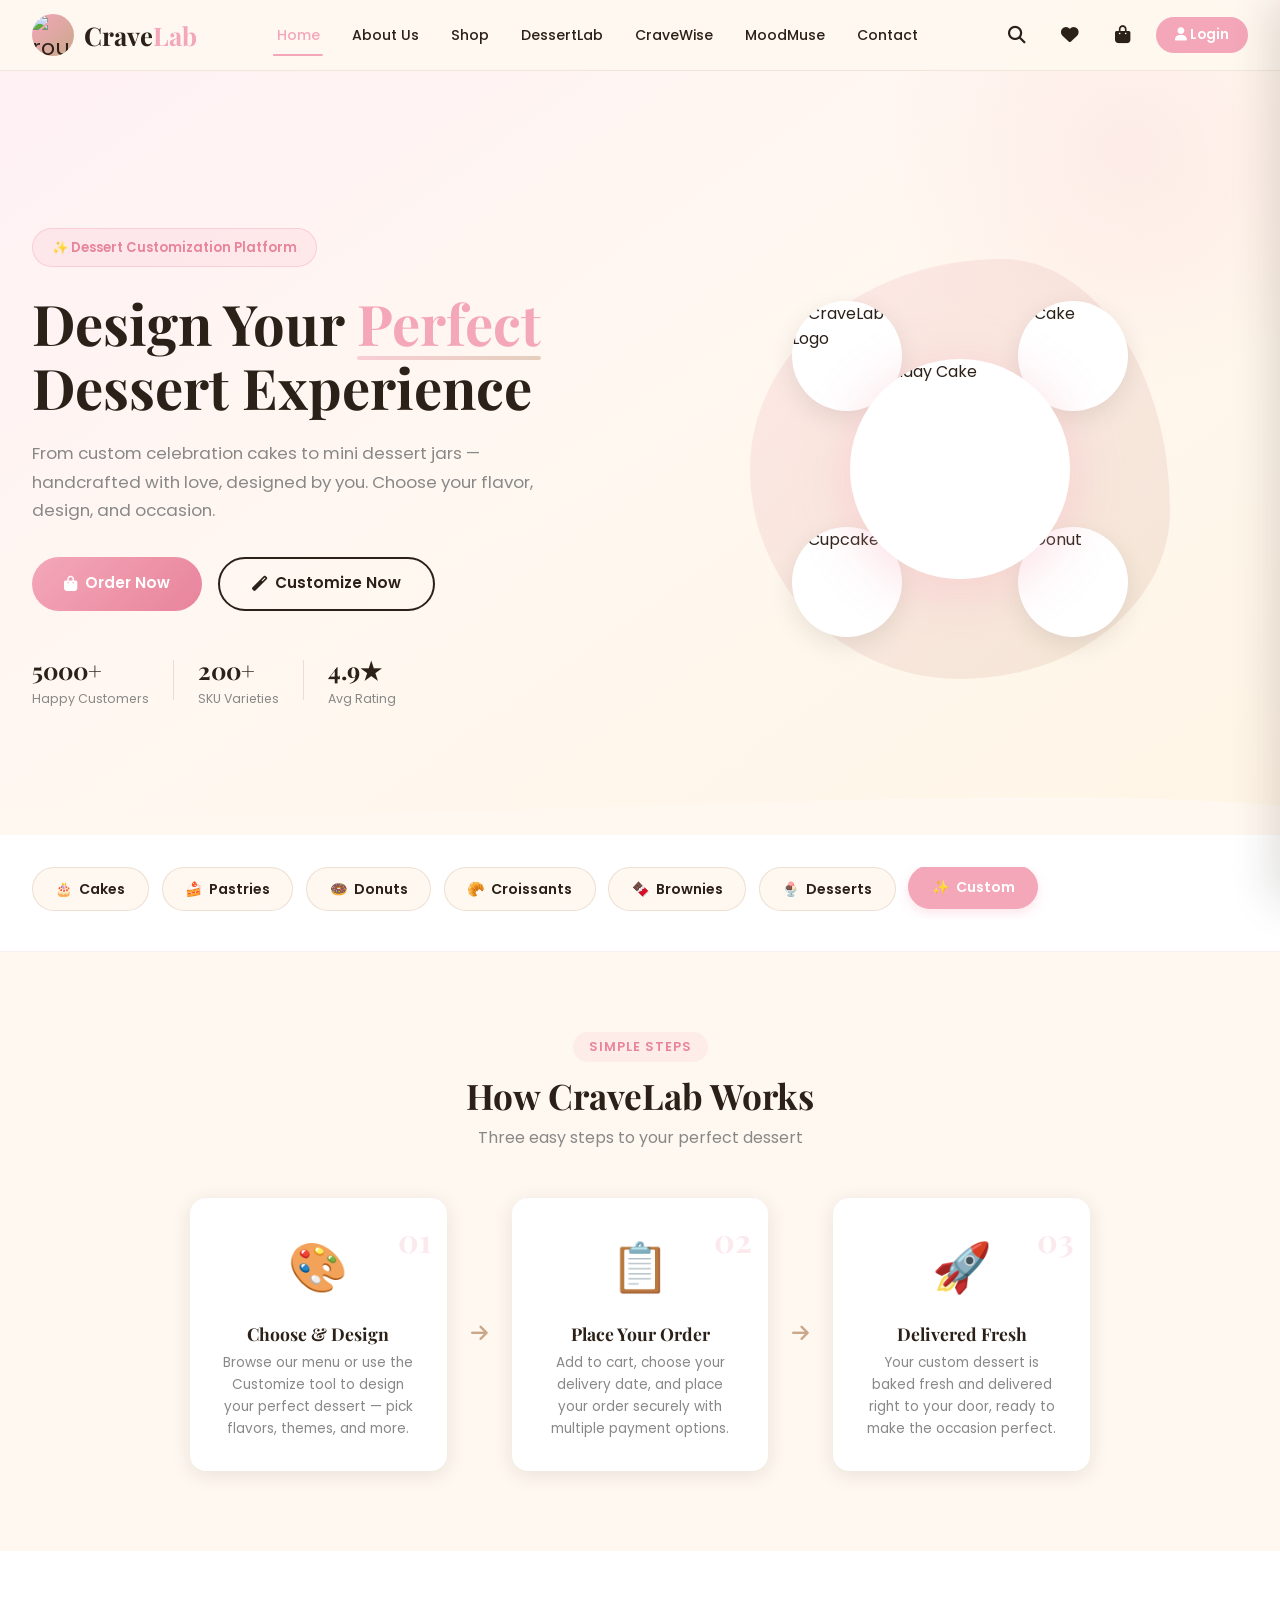
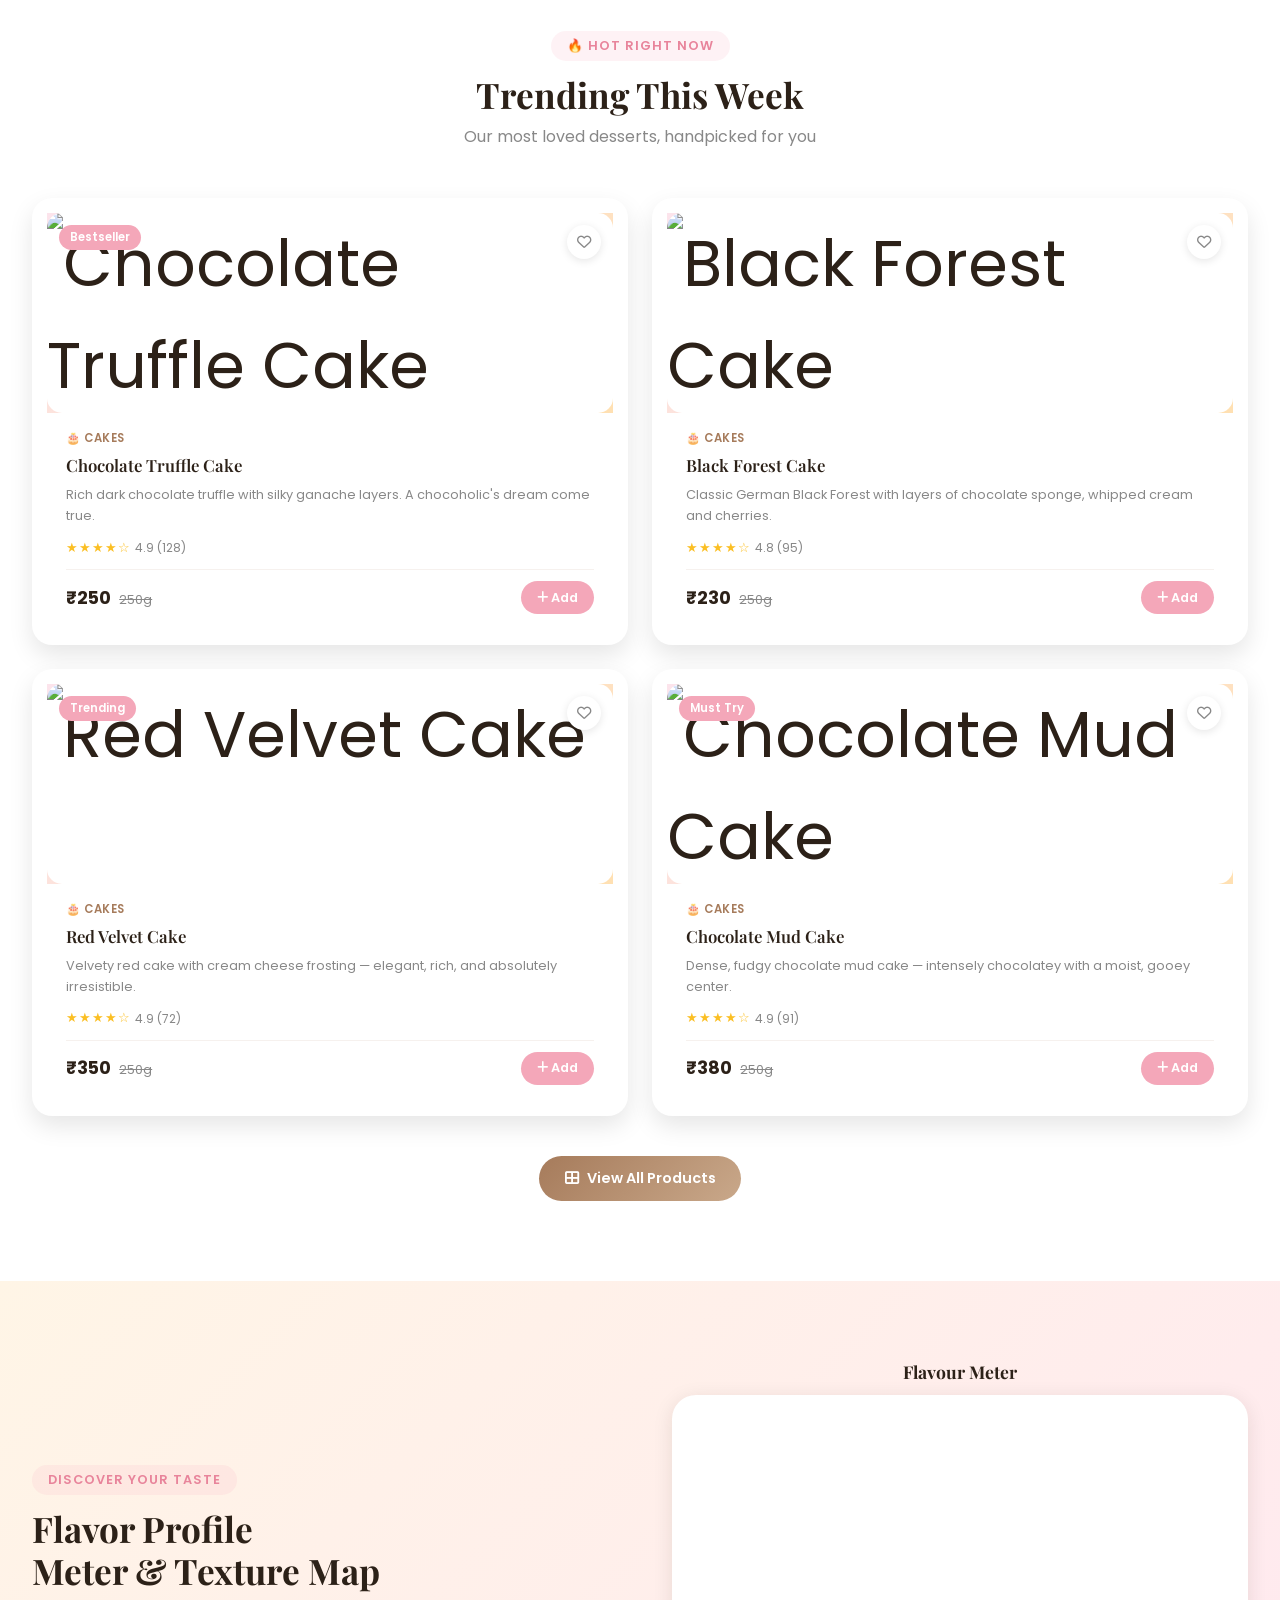
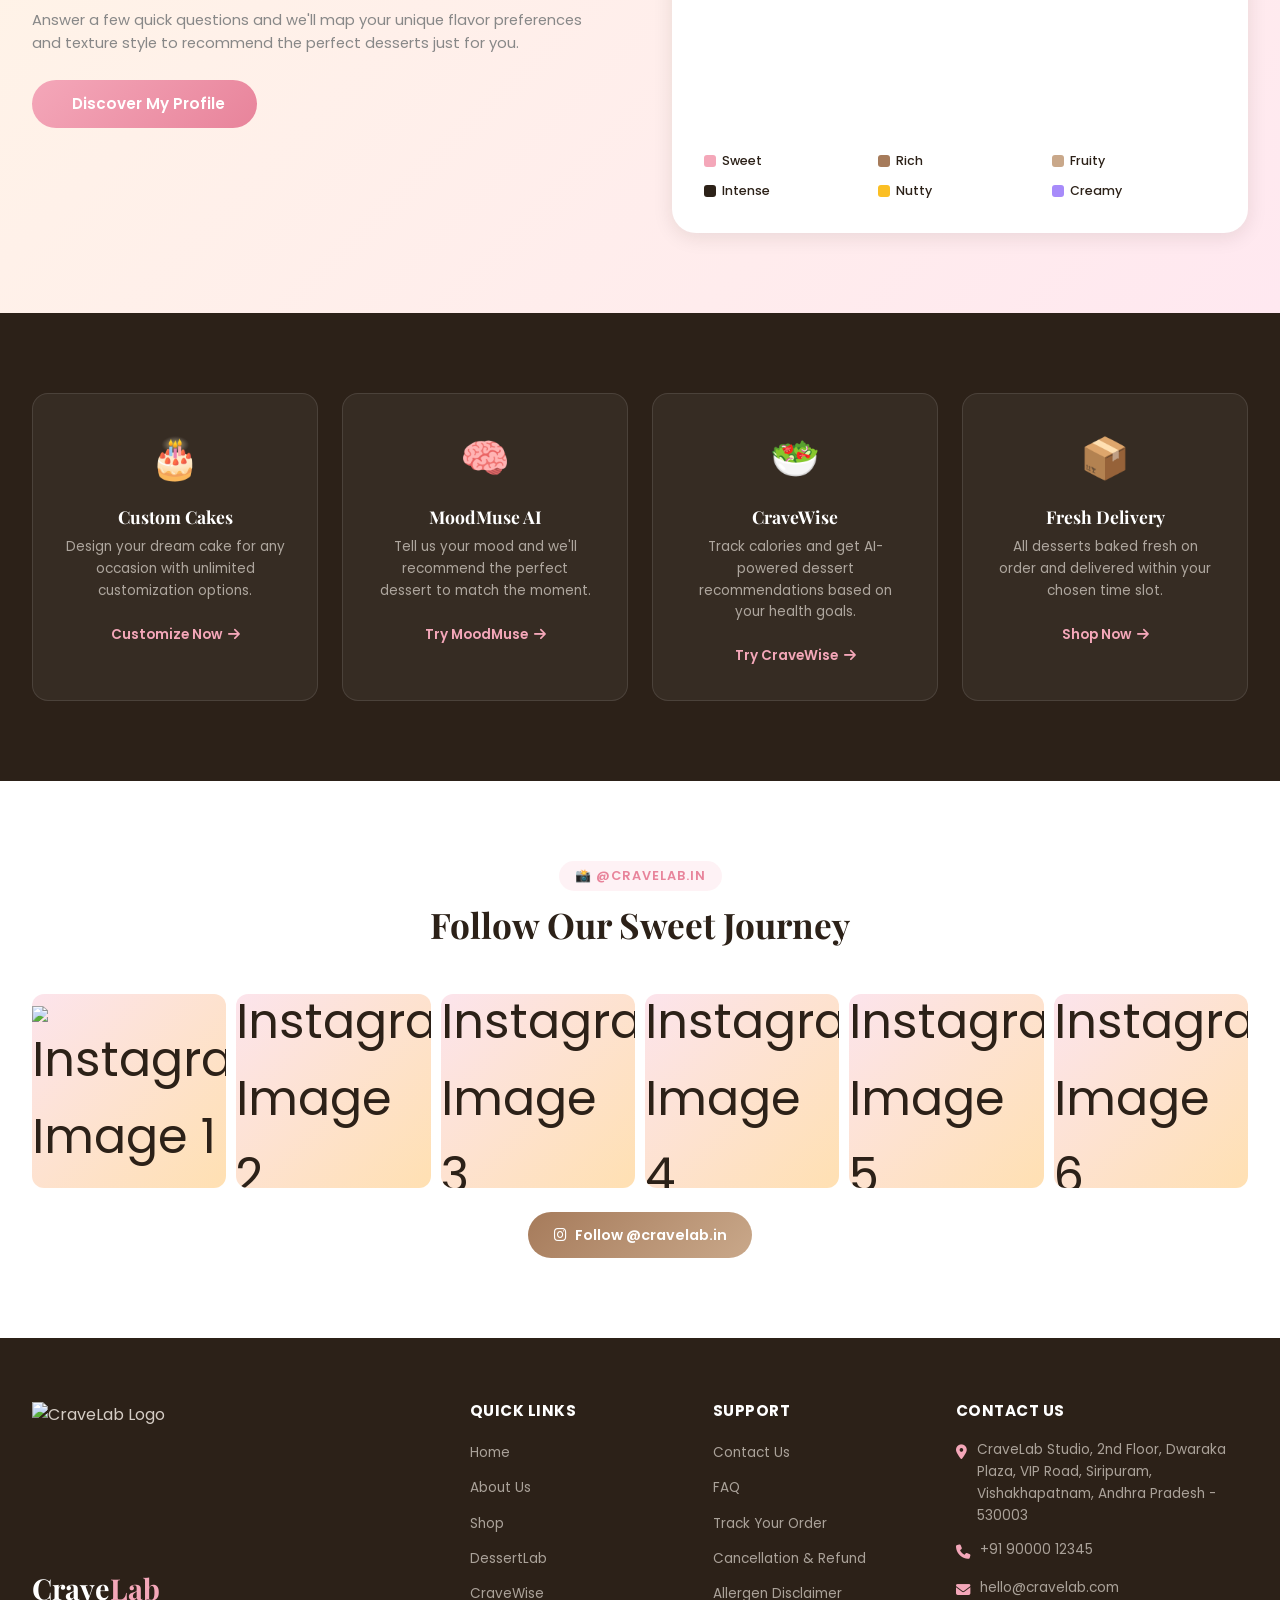
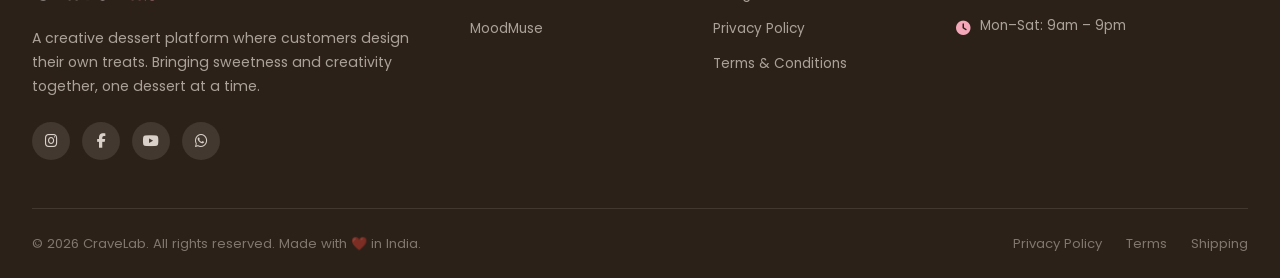
==== index.html @ f7669846 "Add files via upload" ====
<!DOCTYPE html>
<html lang="en">
<head>
  <meta charset="UTF-8" />
  <meta name="viewport" content="width=device-width, initial-scale=1.0"/>
  <title>CraveLab – Design Your Perfect Dessert</title>
  <meta name="description" content="CraveLab is a custom dessert personalization platform where you design your own desserts based on flavor, design, occasion & ingredients."/>
  <link rel="stylesheet" href="css/style.css"/>
  <link rel="stylesheet" href="css/home.css"/>
  <link rel="stylesheet" href="https://cdn.jsdelivr.net/npm/@fortawesome/fontawesome-free@6.4.0/css/all.min.css"/>
  <link href="https://fonts.googleapis.com/css2?family=Playfair+Display:ital,wght@0,400;0,600;0,700;1,400&family=Poppins:wght@300;400;500;600;700&display=swap" rel="stylesheet"/>
</head>
<body>

<!-- ===== NAVBAR ===== -->
<nav class="navbar" id="navbar">
  <div class="nav-container">
    <a href="index.html" class="nav-logo">
      <img src="round logo.png" alt="round logo" class="logo-icon">
      <span class="logo-text">Crave<span>Lab</span></span>
    </a>
    <div class="nav-links" id="navLinks">
      <a href="index.html" class="active">Home</a>
      <a href="about.html">About Us</a>
      <a href="shop.html">Shop</a>
      <a href="bake.html">DessertLab</a>
      <a href="cravewise.html">CraveWise</a>
      <a href="moodmuse.html">MoodMuse</a>
      <a href="contact.html">Contact</a>
    </div>
    <div class="nav-actions">
      <button class="btn-icon" onclick="openSearch()" title="Search"><i class="fas fa-search"></i></button>
      <button class="btn-icon" onclick="openWishlist()" title="Wishlist"><i class="fas fa-heart"></i></button>
      <button class="btn-icon" onclick="toggleCart()" title="Cart">
        <i class="fas fa-shopping-bag"></i>
        <span class="cart-badge" id="cartBadge">0</span>
      </button>
      <button class="btn-login" onclick="openLoginModal()"><i class="fas fa-user"></i> Login</button>
      <div class="hamburger" id="hamburger" onclick="toggleNav()">
        <span></span><span></span><span></span>
      </div>
    </div>
  </div>
</nav>

<!-- ===== HERO SECTION ===== -->
<section class="hero-section page-wrapper">
  <div class="hero-container">
    <div class="hero-content">
      <div class="hero-badge animate-fadeInUp">
        <span>✨ Dessert Customization Platform</span>
      </div>
      <h1 class="hero-title animate-fadeInUp" style="animation-delay:0.1s">
        Design Your <span class="highlight">Perfect</span><br/>Dessert Experience
      </h1>
      <p class="hero-subtitle animate-fadeInUp" style="animation-delay:0.2s">
        From custom celebration cakes to mini dessert jars — handcrafted with love, designed by you. Choose your flavor, design, and occasion.
      </p>
      <div class="hero-actions animate-fadeInUp" style="animation-delay:0.3s">
        <a href="shop.html" class="btn-primary"><i class="fas fa-shopping-bag"></i> Order Now</a>
        <a href="bake.html" class="btn-secondary"><i class="fas fa-magic"></i> Customize Now</a>
      </div>
      <div class="hero-stats animate-fadeInUp" style="animation-delay:0.4s">
        <div class="stat"><span class="stat-num">5000+</span><span>Happy Customers</span></div>
        <div class="stat-divider"></div>
        <div class="stat"><span class="stat-num">200+</span><span>SKU Varieties</span></div>
        <div class="stat-divider"></div>
        <div class="stat"><span class="stat-num">4.9★</span><span>Avg Rating</span></div>
      </div>
    </div>
    <div class="hero-visual animate-fadeInUp" style="animation-delay:0.3s">
      <div class="hero-image-blob">
        <div class="blob-ring"></div>
        <div class="hero-dessert-showcase">
          <div class="dessert-card-float" style="--delay:0s"><img src="cake.png" alt="CraveLab Logo"/></div>
          <div class="dessert-card-float" style="--delay:0.5s"><img src="cake-slice.png" alt="Cake"/></div>
          <div class="dessert-card-float" style="--delay:1s"><img src="cupcake.png" alt="Cupcake"/></div>
          <div class="dessert-card-float" style="--delay:1.5s"><img src="donut.png" alt="Donut"/></div>
          <div class="dessert-big"><img src="big-cake.png" alt="Birthday Cake"/></div>
        </div>
      </div>
    </div>
  </div>
  <div class="hero-wave">
    <svg viewBox="0 0 1440 80" preserveAspectRatio="none"><path d="M0,40 C360,80 1080,0 1440,40 L1440,80 L0,80 Z" fill="#fff8f0"/></svg>
  </div>
</section>

<!-- ===== CATEGORY QUICK LINKS ===== -->
<section class="categories-bar">
  <div class="container">
    <div class="cat-scroll">
      <a href="shop.html#cakes" class="cat-pill"><span>🎂</span> Cakes</a>
      <a href="shop.html#pastries" class="cat-pill"><span>🍰</span> Pastries</a>
      <a href="shop.html#donuts" class="cat-pill"><span>🍩</span> Donuts</a>
      <a href="shop.html#croissants" class="cat-pill"><span>🥐</span> Croissants</a>
      <a href="shop.html#brownies" class="cat-pill"><span>🍫</span> Brownies</a>
      <a href="shop.html#desserts" class="cat-pill"><span>🍨</span> Desserts</a>
      <a href="bake.html" class="cat-pill featured"><span>✨</span> Custom</a>
    </div>
  </div>
</section>

<!-- ===== HOW IT WORKS ===== -->
<section class="how-it-works">
  <div class="container">
    <div class="section-header">
      <span class="section-tag">Simple Steps</span>
      <h2 class="section-title">How CraveLab Works</h2>
      <p class="section-subtitle">Three easy steps to your perfect dessert</p>
    </div>
    <div class="steps-grid">
      <div class="step-card">
        <div class="step-icon">🎨</div>
        <div class="step-num">01</div>
        <h3>Choose & Design</h3>
        <p>Browse our menu or use the Customize tool to design your perfect dessert — pick flavors, themes, and more.</p>
      </div>
      <div class="step-connector"><i class="fas fa-arrow-right"></i></div>
      <div class="step-card">
        <div class="step-icon">📋</div>
        <div class="step-num">02</div>
        <h3>Place Your Order</h3>
        <p>Add to cart, choose your delivery date, and place your order securely with multiple payment options.</p>
      </div>
      <div class="step-connector"><i class="fas fa-arrow-right"></i></div>
      <div class="step-card">
        <div class="step-icon">🚀</div>
        <div class="step-num">03</div>
        <h3>Delivered Fresh</h3>
        <p>Your custom dessert is baked fresh and delivered right to your door, ready to make the occasion perfect.</p>
      </div>
    </div>
  </div>
</section>

<!-- ===== TRENDING PRODUCTS ===== -->
<section class="trending-section">
  <div class="container">
    <div class="section-header">
      <span class="section-tag">🔥 Hot Right Now</span>
      <h2 class="section-title">Trending This Week</h2>
      <p class="section-subtitle">Our most loved desserts, handpicked for you</p>
    </div>
    <div class="products-grid" id="trendingGrid">
      <!-- Populated by JS -->
    </div>
    <div style="text-align:center; margin-top:2.5rem;">
      <a href="shop.html" class="btn-mocha"><i class="fas fa-th-large"></i> View All Products</a>
    </div>
  </div>
</section>

<!-- ===== FLAVOR PROFILE METER ===== -->
<section class="flavor-profile-section">
  <div class="container">
    <div class="flavor-profile-grid">
      <div class="flavor-left">
        <span class="section-tag">Discover Your Taste</span>
        <h2 class="section-title">Flavor Profile<br/>Meter & Texture Map</h2>
        <p style="color:var(--gray); margin:1rem 0 1.5rem; font-size:0.92rem;">
          Answer a few quick questions and we'll map your unique flavor preferences and texture style to recommend the perfect desserts just for you.
        </p>
        <button class="btn-primary" onclick="openFlavorProfile()"><i class="fas fa-chart-radar"></i> Discover My Profile</button>
      </div>
      <div class="flavor-right">
        <div class="flavor-meter-header" style="text-align:center;margin-bottom:0.8rem;">
          <h3 style="margin:0;font-size:1.1rem;color:#2C2118;">Flavour Meter</h3>
        </div>
        <div class="flavor-meter-preview">
          <canvas id="flavorPreviewChart" width="300" height="300"></canvas>
          <div class="flavor-legend">
            <div class="legend-item"><span style="background:#F4A7B9"></span> Sweet</div>
            <div class="legend-item"><span style="background:#A67B5B"></span> Rich</div>
            <div class="legend-item"><span style="background:#C9A88A"></span> Fruity</div>
            <div class="legend-item"><span style="background:#2C2118"></span> Intense</div>
            <div class="legend-item"><span style="background:#fbbf24"></span> Nutty</div>
            <div class="legend-item"><span style="background:#a78bfa"></span> Creamy</div>
          </div>
        </div>
      </div>
    </div>
  </div>
</section>

<!-- ===== SPECIAL FEATURES ===== -->
<section class="features-section">
  <div class="container">
    <div class="features-grid">
      <div class="feature-card">
        <div class="feature-icon">🎂</div>
        <h3>Custom Cakes</h3>
        <p>Design your dream cake for any occasion with unlimited customization options.</p>
        <a href="bake.html" class="feature-link">Customize Now <i class="fas fa-arrow-right"></i></a>
      </div>
      <div class="feature-card">
        <div class="feature-icon">🧠</div>
        <h3>MoodMuse AI</h3>
        <p>Tell us your mood and we'll recommend the perfect dessert to match the moment.</p>
        <a href="moodmuse.html" class="feature-link">Try MoodMuse <i class="fas fa-arrow-right"></i></a>
      </div>
      <div class="feature-card">
        <div class="feature-icon">🥗</div>
        <h3>CraveWise</h3>
        <p>Track calories and get AI-powered dessert recommendations based on your health goals.</p>
        <a href="cravewise.html" class="feature-link">Try CraveWise <i class="fas fa-arrow-right"></i></a>
      </div>
      <div class="feature-card">
        <div class="feature-icon">📦</div>
        <h3>Fresh Delivery</h3>
        <p>All desserts baked fresh on order and delivered within your chosen time slot.</p>
        <a href="shop.html" class="feature-link">Shop Now <i class="fas fa-arrow-right"></i></a>
      </div>
    </div>
  </div>
</section>



<!-- ===== INSTAGRAM STRIP ===== -->
<section class="instagram-section">
  <div class="container">
    <div class="section-header">
      <span class="section-tag">📸 @cravelab.in</span>
      <h2 class="section-title">Follow Our Sweet Journey</h2>
    </div>
    <div class="insta-grid">
      <div class="insta-item"><img src="last-1.png" alt="Instagram Image 1"></div>
      <div class="insta-item"><img src="last-2.png" alt="Instagram Image 2"></div>
      <div class="insta-item"><img src="last-3.png" alt="Instagram Image 3"></div>
      <div class="insta-item"><img src="last-4.png" alt="Instagram Image 4"></div>
      <div class="insta-item"><img src="last-5.png" alt="Instagram Image 5"></div>
      <div class="insta-item"><img src="last-6.png" alt="Instagram Image 6"></div>
    </div>
    <div style="text-align:center; margin-top:1.5rem;">
      <a href="https://instagram.com" target="_blank" class="btn-mocha"><i class="fab fa-instagram"></i> Follow @cravelab.in</a>
    </div>
  </div>
</section>

<!-- ===== FOOTER ===== -->
<footer class="footer">
  <div class="footer-grid">
    <div class="footer-brand">
      <img src="square logo.png" alt="CraveLab Logo" class="footer-logo" />
      <span class="logo-text">Crave<span>Lab</span></span>
      <p>A creative dessert platform where customers design their own treats. Bringing sweetness and creativity together, one dessert at a time.</p>
      <div class="social-links">
        <a href="#" class="social-link"><i class="fab fa-instagram"></i></a>
        <a href="#" class="social-link"><i class="fab fa-facebook-f"></i></a>
        <a href="#" class="social-link"><i class="fab fa-youtube"></i></a>
        <a href="#" class="social-link"><i class="fab fa-whatsapp"></i></a>
      </div>
    </div>
    <div class="footer-col">
      <h4>Quick Links</h4>
      <ul>
        <li><a href="index.html">Home</a></li>
        <li><a href="about.html">About Us</a></li>
        <li><a href="shop.html">Shop</a></li>
        <li><a href="bake.html">DessertLab</a></li>
        <li><a href="cravewise.html">CraveWise</a></li>
        <li><a href="moodmuse.html">MoodMuse</a></li>
      </ul>
    </div>
    <div class="footer-col">
      <h4>Support</h4>
      <ul>
        <li><a href="contact.html">Contact Us</a></li>
        <li><a href="contact.html#faq">FAQ</a></li>
        <li><a href="#" onclick="routeOrderTracking(); return false;">Track Your Order</a></li>
        <li><a href="Cancellation%20%26%20Refund.pdf">Cancellation & Refund</a></li>
        <li><a href="Allergen%20Disclaimer.pdf">Allergen Disclaimer</a></li>
        <li><a href="Privacy%20Policy.pdf">Privacy Policy</a></li>
        <li><a href="Terms%20%26%20Conditions.pdf">Terms & Conditions</a></li>
      </ul>
    </div>
    <div class="footer-col">
      <h4>Contact Us</h4>
      <div class="footer-contact-item"><span class="icon"><i class="fas fa-map-marker-alt"></i></span><span>CraveLab Studio, 2nd Floor, Dwaraka Plaza, VIP Road, Siripuram, Vishakhapatnam, Andhra Pradesh - 530003</span></div>
      <div class="footer-contact-item"><span class="icon"><i class="fas fa-phone"></i></span><span>+91 90000 12345</span></div>
      <div class="footer-contact-item"><span class="icon"><i class="fas fa-envelope"></i></span><span>hello@cravelab.com</span></div>
      <div class="footer-contact-item"><span class="icon"><i class="fas fa-clock"></i></span><span>Mon–Sat: 9am – 9pm</span></div>
    </div>
  </div>
  <div class="footer-bottom">
    <p>© 2026 CraveLab. All rights reserved. Made with ❤️ in India.</p>
    <div class="footer-bottom-links">
      <a href="Privacy%20Policy.pdf">Privacy Policy</a>
      <a href="Terms%20%26%20Conditions.pdf">Terms</a>
      <a href="#">Shipping</a>
    </div>
  </div>
</footer>

<!-- ===== LOGIN MODAL ===== -->
<div class="modal-overlay" id="loginModal">
  <div class="modal-box">
    <button class="modal-close" onclick="closeLoginModal()"><i class="fas fa-times"></i></button>
    <div class="modal-logo">
      <div class="icon"><img src = 'round logo.png' alt="CraveLab Logo"/></div>
      <h2>Welcome to CraveLab</h2>
      <p>Sign in to track orders & save your favorites</p>
    </div>
    <div class="modal-tabs">
      <button class="modal-tab active" onclick="switchTab('login')">Login</button>
      <button class="modal-tab" onclick="switchTab('register')">Register</button>
    </div>
    <div id="loginForm">
      <div class="form-group">
        <label>Email Address</label>
        <input type="email" id="loginEmail" placeholder="you@example.com"/>
      </div>
      <div class="form-group">
        <label>Password</label>
        <input type="password" id="loginPassword" placeholder="Enter password"/>
      </div>
      <button class="btn-primary" style="width:100%;justify-content:center;margin-bottom:1rem;" onclick="doLogin()">
        <i class="fas fa-sign-in-alt"></i> Login
      </button>
      <div class="divider">or</div>
      <button class="btn-guest" onclick="continueAsGuest()">
        <i class="fas fa-user-circle"></i> Continue as Guest
      </button>
    </div>
    <div id="registerForm" style="display:none;">
      <div class="form-group">
        <label>Full Name</label>
        <input type="text" id="regName" placeholder="Your full name"/>
      </div>
      <div class="form-group">
        <label>Email Address</label>
        <input type="email" id="regEmail" placeholder="you@example.com"/>
      </div>
      <div class="form-group">
        <label>Phone Number</label>
        <input type="tel" id="regPhone" placeholder="+91 XXXXX XXXXX"/>
      </div>
      <div class="form-group">
        <label>Password</label>
        <input type="password" id="regPassword" placeholder="Create a password"/>
      </div>
      <button class="btn-primary" style="width:100%;justify-content:center;margin-bottom:1rem;" onclick="doRegister()">
        <i class="fas fa-user-plus"></i> Create Account
      </button>
      <div class="divider">or</div>
      <button class="btn-guest" onclick="continueAsGuest()">
        <i class="fas fa-user-circle"></i> Continue as Guest
      </button>
    </div>
  </div>
</div>

<!-- ===== CART SIDEBAR ===== -->
<div class="cart-overlay" id="cartOverlay" onclick="toggleCart()"></div>
<div class="cart-sidebar" id="cartSidebar">
  <div class="cart-header">
    <h3><i class="fas fa-shopping-bag"></i> Your Cart</h3>
    <button class="btn-icon" onclick="toggleCart()"><i class="fas fa-times"></i></button>
  </div>
  <div class="cart-items" id="cartItems">
    <div class="cart-empty">
      <div class="empty-icon">🛒</div>
      <p>Your cart is empty</p>
      <a href="shop.html" class="btn-primary" style="margin-top:1rem;" onclick="toggleCart()">Start Shopping</a>
    </div>
  </div>
  <div class="cart-footer" id="cartFooter" style="display:none;">
    <div class="cart-summary">
      <div class="cart-summary-row"><span>Subtotal</span><span id="cartSubtotal">₹0</span></div>
      <div class="cart-summary-row"><span>Delivery</span><span>₹50</span></div>
      <div class="cart-summary-row total"><span>Total</span><span id="cartTotal">₹0</span></div>
    </div>
    <a href="checkout.html" class="btn-primary" style="width:100%;justify-content:center;" onclick="toggleCart()">
      <i class="fas fa-lock"></i> Secure Checkout
    </a>
  </div>
</div>

<!-- ===== FLAVOR PROFILE MODAL ===== -->
<div class="modal-overlay" id="flavorModal">
  <div class="modal-box">
    <button class="modal-close" onclick="closeFlavorModal()"><i class="fas fa-times"></i></button>
    <div class="modal-logo">
      <div class="icon">🍭</div>
      <h2>Flavor Profile Meter</h2>
      <p>Rate your preferences to discover your dessert personality</p>
    </div>
    <div id="flavorStep1">
      <div class="flavor-sliders" id="flavorSliders">
        <!-- Generated by JS -->
      </div>
      <div style="margin-top:1.5rem;">
        <h4 style="margin-bottom:0.5rem;font-size:1rem;">Texture Map</h4>
        <p style="margin:0 0 1rem;font-size:0.87rem;color:var(--gray);">Select categories (soft, nutty, creamy, etc.). No percentage values shown.</p>
        <div class="texture-grid" id="textureGrid">
          <!-- Generated by JS -->
        </div>
      </div>
      <button class="btn-primary" style="width:100%;justify-content:center;margin-top:1.5rem;" onclick="generateFlavorProfile()">
        <i class="fas fa-magic"></i> Generate My Profile
      </button>
    </div>
    <div id="flavorResult" style="display:none;">
      <!-- Result populated by JS -->
    </div>
  </div>
</div>

<!-- ===== SEARCH OVERLAY ===== -->
<div class="modal-overlay" id="searchModal">
  <div class="modal-box" style="max-width:600px;padding:1.5rem;">
    <button class="modal-close" onclick="closeSearch()"><i class="fas fa-times"></i></button>
    <div class="search-input-wrap">
      <i class="fas fa-search"></i>
      <input type="text" id="searchInput" placeholder="Search desserts, flavors, occasions..." oninput="performSearch(this.value)" autofocus/>
    </div>
    <div id="searchResults" class="search-results">
      <p style="text-align:center;color:var(--gray);padding:1rem;">Type to search...</p>
    </div>
  </div>
</div>

<!-- ===== TOAST CONTAINER ===== -->
<div id="toast-container"></div>

<!-- ===== SCRIPTS ===== -->
<script src="https://cdn.jsdelivr.net/npm/chart.js"></script>
<script src="js/data.js"></script>
<script src="js/cart.js"></script>
<script src="js/auth.js"></script>
<script src="js/flavor.js"></script>
<script src="js/home.js"></script>
</body>
</html>
---- css/style.css ----
/* =========================================
   CraveLab - Main Stylesheet
   Color Palette:
   #FFF8F0 - Warm Ivory/Cream (Primary bg)
   #F4A7B9 - Dusty Rose Pink (CTA, highlights)
   #A67B5B - Warm Mocha Brown (Branding, icons)
   #C9A88A - Caramel Beige (Secondary, hover)
   #2C2118 - Deep Espresso Brown (Headings, footer)
========================================= */

/* --- Google Fonts Import --- */
@import url('https://fonts.googleapis.com/css2?family=Playfair+Display:ital,wght@0,400;0,600;0,700;1,400&family=Poppins:wght@300;400;500;600;700&display=swap');

/* --- CSS Variables --- */
:root {
  --cream: #FFF8F0;
  --pink: #F4A7B9;
  --pink-dark: #e8849b;
  --mocha: #A67B5B;
  --caramel: #C9A88A;
  --espresso: #2C2118;
  --white: #ffffff;
  --light-gray: #f5f5f5;
  --gray: #888888;
  --shadow: 0 4px 20px rgba(44, 33, 24, 0.1);
  --shadow-hover: 0 8px 30px rgba(44, 33, 24, 0.2);
  --radius: 16px;
  --radius-sm: 8px;
  --transition: all 0.3s ease;
}

/* --- Reset & Base --- */
*, *::before, *::after {
  margin: 0;
  padding: 0;
  box-sizing: border-box;
}

html {
  scroll-behavior: smooth;
  font-size: 16px;
}

body {
  font-family: 'Poppins', sans-serif;
  background-color: var(--cream);
  color: var(--espresso);
  line-height: 1.6;
  overflow-x: hidden;
}

h1, h2, h3, h4 {
  font-family: 'Playfair Display', serif;
  line-height: 1.2;
}

a {
  text-decoration: none;
  color: inherit;
  transition: var(--transition);
}

img {
  max-width: 100%;
  height: auto;
  display: block;
}

ul {
  list-style: none;
}

/* --- Scrollbar --- */
::-webkit-scrollbar { width: 8px; }
::-webkit-scrollbar-track { background: var(--cream); }
::-webkit-scrollbar-thumb { background: var(--caramel); border-radius: 4px; }
::-webkit-scrollbar-thumb:hover { background: var(--mocha); }

/* =========================================
   NAVBAR
========================================= */
.navbar {
  position: fixed;
  top: 0;
  left: 0;
  right: 0;
  z-index: 1000;
  background: rgba(255, 248, 240, 0.95);
  backdrop-filter: blur(12px);
  border-bottom: 1px solid rgba(166, 123, 91, 0.15);
  padding: 0 2rem;
  transition: var(--transition);
}

.navbar.scrolled {
  box-shadow: var(--shadow);
}

.nav-container {
  max-width: 1280px;
  margin: 0 auto;
  display: flex;
  align-items: center;
  justify-content: space-between;
  height: 70px;
}

.nav-logo {
  display: flex;
  align-items: center;
  gap: 10px;
}

.nav-logo .logo-icon {
  width: 42px;
  height: 42px;
  background: linear-gradient(135deg, var(--pink), var(--caramel));
  border-radius: 50%;
  display: flex;
  align-items: center;
  justify-content: center;
  font-size: 22px;
}

.nav-logo .logo-text {
  font-family: 'Playfair Display', serif;
  font-size: 1.6rem;
  font-weight: 700;
  color: var(--espresso);
}

.nav-logo .logo-text span {
  color: var(--pink);
}

.nav-links {
  display: flex;
  align-items: center;
  gap: 0.2rem;
}

.nav-links a {
  padding: 0.5rem 0.9rem;
  font-size: 0.88rem;
  font-weight: 500;
  color: var(--espresso);
  border-radius: var(--radius-sm);
  transition: var(--transition);
  position: relative;
}

.nav-links a::after {
  content: '';
  position: absolute;
  bottom: -2px;
  left: 50%;
  transform: translateX(-50%);
  width: 0;
  height: 2px;
  background: var(--pink);
  transition: var(--transition);
  border-radius: 2px;
}

.nav-links a:hover, .nav-links a.active {
  color: var(--pink);
}

.nav-links a:hover::after, .nav-links a.active::after {
  width: 70%;
}

.nav-actions {
  display: flex;
  align-items: center;
  gap: 0.8rem;
}

.btn-icon {
  width: 40px;
  height: 40px;
  border: none;
  background: transparent;
  border-radius: 50%;
  cursor: pointer;
  display: flex;
  align-items: center;
  justify-content: center;
  font-size: 1.1rem;
  color: var(--espresso);
  transition: var(--transition);
  position: relative;
}

.btn-icon:hover {
  background: rgba(244, 167, 185, 0.2);
  color: var(--pink);
}

.cart-badge {
  position: absolute;
  top: -4px;
  right: -4px;
  background: var(--pink);
  color: white;
  border-radius: 50%;
  width: 18px;
  height: 18px;
  font-size: 0.65rem;
  font-weight: 700;
  display: flex;
  align-items: center;
  justify-content: center;
}

.btn-login {
  padding: 0.5rem 1.2rem;
  background: var(--pink);
  color: white;
  border: none;
  border-radius: 25px;
  font-size: 0.85rem;
  font-weight: 600;
  cursor: pointer;
  transition: var(--transition);
  font-family: 'Poppins', sans-serif;
}

.btn-login:hover {
  background: var(--pink-dark);
  transform: translateY(-1px);
  box-shadow: 0 4px 12px rgba(244, 167, 185, 0.4);
}

.hamburger {
  display: none;
  flex-direction: column;
  gap: 5px;
  cursor: pointer;
  padding: 5px;
}

.hamburger span {
  display: block;
  width: 24px;
  height: 2px;
  background: var(--espresso);
  border-radius: 2px;
  transition: var(--transition);
}

/* =========================================
   BUTTONS
========================================= */
.btn-primary {
  display: inline-flex;
  align-items: center;
  gap: 8px;
  padding: 0.8rem 2rem;
  background: linear-gradient(135deg, var(--pink), #e8849b);
  color: white;
  border: none;
  border-radius: 50px;
  font-size: 0.95rem;
  font-weight: 600;
  cursor: pointer;
  transition: var(--transition);
  font-family: 'Poppins', sans-serif;
  text-decoration: none;
}

.btn-primary:hover {
  transform: translateY(-2px);
  box-shadow: 0 8px 25px rgba(244, 167, 185, 0.5);
  color: white;
}

.btn-secondary {
  display: inline-flex;
  align-items: center;
  gap: 8px;
  padding: 0.8rem 2rem;
  background: transparent;
  color: var(--espresso);
  border: 2px solid var(--espresso);
  border-radius: 50px;
  font-size: 0.95rem;
  font-weight: 600;
  cursor: pointer;
  transition: var(--transition);
  font-family: 'Poppins', sans-serif;
  text-decoration: none;
}

.btn-secondary:hover {
  background: var(--espresso);
  color: white;
  transform: translateY(-2px);
}

.btn-mocha {
  display: inline-flex;
  align-items: center;
  gap: 8px;
  padding: 0.7rem 1.6rem;
  background: linear-gradient(135deg, var(--mocha), var(--caramel));
  color: white;
  border: none;
  border-radius: 50px;
  font-size: 0.9rem;
  font-weight: 600;
  cursor: pointer;
  transition: var(--transition);
  font-family: 'Poppins', sans-serif;
  text-decoration: none;
}

.btn-mocha:hover {
  transform: translateY(-2px);
  box-shadow: 0 6px 20px rgba(166, 123, 91, 0.4);
  color: white;
}

/* =========================================
   SECTION COMMONS
========================================= */
.section-tag {
  display: inline-block;
  padding: 0.3rem 1rem;
  background: rgba(244, 167, 185, 0.15);
  color: var(--pink-dark);
  border-radius: 50px;
  font-size: 0.8rem;
  font-weight: 600;
  letter-spacing: 1px;
  text-transform: uppercase;
  margin-bottom: 0.8rem;
}

.booking-card {
  background: white;
  padding: 15px;
  border-radius: 12px;
  margin-bottom: 10px;
  box-shadow: 0 5px 10px rgba(0,0,0,0.1);
  border: 1px solid rgba(166,123,91,0.17);
}

.filter-tab,
.texture-chip {
  display: inline-flex;
  align-items: center;
  justify-content: center;
  padding: 0.65rem 1.1rem;
  min-height: 44px;
  border: 1.8px solid rgba(166, 123, 91, 0.4);
  border-radius: 999px;
  font-size: 0.92rem;
  font-weight: 700;
  color: var(--espresso);
  background: white;
  cursor: pointer;
  text-decoration: none;
  transition: var(--transition);
  box-shadow: 0 2px 8px rgba(0, 0, 0, 0.07);
  font-family: 'Poppins', sans-serif;
}

.filter-tab:hover,
.filter-tab.active,
.texture-chip:hover,
.texture-chip.selected {
  background: linear-gradient(135deg, var(--pink), #e8849b);
  border-color: var(--pink);
  color: white;
  box-shadow: 0 8px 18px rgba(244, 167, 185, 0.35);
}

.section-title {
  font-size: 2.2rem;
  color: var(--espresso);
  margin-bottom: 0.5rem;
}

.section-subtitle {
  color: var(--gray);
  font-size: 1rem;
  max-width: 500px;
}

.section-header {
  text-align: center;
  margin-bottom: 3rem;
}

.section-header .section-subtitle {
  margin: 0 auto;
}

/* =========================================
   PRODUCT CARD
========================================= */
.product-card {
  background: #fff;
  border-radius: 20px;
  padding: 15px;
  box-shadow: 0 10px 25px rgba(0,0,0,0.1);
  transition: 0.3s;
}

.product-card:hover {
  transform: translateY(-5px);
}

.product-card .card-image {
  position: relative;
  height: 200px;
  overflow: hidden;
  background: linear-gradient(135deg, #fce4ec, #ffe0b2);
  display: flex;
  align-items: center;
  justify-content: center;
  font-size: 4rem;
}

.product-card img {
  width: 100%;
  height: 180px;
  object-fit: cover;
  border-radius: 15px;
}

.product-card:hover .card-image img {
  transform: scale(1.05);
}

.product-card:hover .card-image img {
  transform: scale(1.05);
}

.product-card .card-badge {
  position: absolute;
  top: 12px;
  left: 12px;
  background: var(--pink);
  color: white;
  padding: 0.2rem 0.7rem;
  border-radius: 20px;
  font-size: 0.72rem;
  font-weight: 600;
}

.product-card .wishlist-btn {
  position: absolute;
  top: 12px;
  right: 12px;
  width: 34px;
  height: 34px;
  background: white;
  border-radius: 50%;
  display: flex;
  align-items: center;
  justify-content: center;
  cursor: pointer;
  box-shadow: 0 2px 8px rgba(0,0,0,0.1);
  transition: var(--transition);
  border: none;
  font-size: 0.9rem;
  color: var(--gray);
}

.product-card .wishlist-btn:hover,
.product-card .wishlist-btn.active {
  color: var(--pink);
  transform: scale(1.1);
}

.card-body {
  padding: 1rem 1.2rem;
}

.card-category {
  font-size: 0.72rem;
  color: var(--mocha);
  font-weight: 600;
  text-transform: uppercase;
  letter-spacing: 0.5px;
  margin-bottom: 0.3rem;
}

.card-name {
  font-family: 'Playfair Display', serif;
  font-size: 1.05rem;
  color: var(--espresso);
  margin-bottom: 0.4rem;
  font-weight: 600;
}

.card-desc {
  font-size: 0.8rem;
  color: var(--gray);
  margin-bottom: 0.7rem;
  display: -webkit-box;
  -webkit-line-clamp: 2;
  -webkit-box-orient: vertical;
  overflow: hidden;
}

.card-rating {
  display: flex;
  align-items: center;
  gap: 4px;
  margin-bottom: 0.7rem;
}

.card-rating .stars {
  color: #fbbf24;
  font-size: 0.8rem;
  letter-spacing: 1px;
}

.card-rating .count {
  font-size: 0.75rem;
  color: var(--gray);
}

.flavour-meter {
  margin-top: 10px;
}

.flavour-row {
  display: flex;
  justify-content: space-between;
  font-size: 12px;
  color: var(--espresso);
  margin-bottom: 4px;
}

.flavour-meter label {
  font-size: 12px;
}

.bar {
  height: 6px;
  background: #eee;
  border-radius: 5px;
  margin-bottom: 8px;
}

.bar div {
  height: 100%;
  background: #d2691e;
  border-radius: 5px;
}

.card-footer {
  display: flex;
  align-items: center;
  justify-content: space-between;
  padding-top: 0.7rem;
  border-top: 1px solid rgba(166, 123, 91, 0.1);
}

.card-price {
  font-size: 1.1rem;
  font-weight: 700;
  color: var(--espresso);
}

.card-price .original {
  font-size: 0.8rem;
  color: var(--gray);
  text-decoration: line-through;
  font-weight: 400;
  margin-left: 4px;
}

.btn-add-cart {
  padding: 0.45rem 1rem;
  background: var(--pink);
  color: white;
  border: none;
  border-radius: 25px;
  font-size: 0.8rem;
  font-weight: 600;
  cursor: pointer;
  transition: var(--transition);
  font-family: 'Poppins', sans-serif;
}

.btn-add-cart:hover {
  background: var(--pink-dark);
  transform: scale(1.03);
}

.btn-add-cart.in-cart {
  background: var(--mocha);
}

.btn-add-cart.in-cart:hover {
  background: var(--caramel);
}

/* =========================================
   TOAST NOTIFICATION
========================================= */
#toast-container {
  position: fixed;
  bottom: 24px;
  right: 24px;
  z-index: 9999;
  display: flex;
  flex-direction: column;
  gap: 10px;
}

.toast {
  background: var(--espresso);
  color: white;
  padding: 0.8rem 1.4rem;
  border-radius: var(--radius-sm);
  font-size: 0.88rem;
  font-weight: 500;
  box-shadow: var(--shadow);
  animation: slideInRight 0.3s ease, fadeOut 0.3s ease 2.5s forwards;
  display: flex;
  align-items: center;
  gap: 8px;
  min-width: 280px;
}

.toast.success { border-left: 4px solid #4caf50; }
.toast.error { border-left: 4px solid #f44336; }
.toast.info { border-left: 4px solid var(--pink); }

@keyframes slideInRight {
  from { opacity: 0; transform: translateX(100px); }
  to { opacity: 1; transform: translateX(0); }
}

@keyframes fadeOut {
  from { opacity: 1; }
  to { opacity: 0; pointer-events: none; }
}

/* =========================================
   LOGIN MODAL
========================================= */
.modal-overlay {
  position: fixed;
  inset: 0;
  background: rgba(44, 33, 24, 0.6);
  backdrop-filter: blur(4px);
  z-index: 2000;
  display: flex;
  align-items: center;
  justify-content: center;
  opacity: 0;
  pointer-events: none;
  transition: var(--transition);
}

.modal-overlay.active {
  opacity: 1;
  pointer-events: all;
}

.modal-box {
  background: white;
  border-radius: 24px;
  padding: 2.5rem;
  width: 90%;
  max-width: 600px;
  max-height: 90vh;
  overflow-y: auto;
  position: relative;
  transform: scale(0.9) translateY(20px);
  transition: var(--transition);
  box-shadow: 0 20px 60px rgba(44, 33, 24, 0.3);
}

.modal-overlay.active .modal-box {
  transform: scale(1) translateY(0);
}

.modal-close {
  position: absolute;
  top: 16px;
  right: 16px;
  width: 34px;
  height: 34px;
  background: rgba(44, 33, 24, 0.08);
  border: none;
  border-radius: 50%;
  cursor: pointer;
  display: flex;
  align-items: center;
  justify-content: center;
  font-size: 1.2rem;
  color: var(--pink);
  font-weight: 700;
  transition: var(--transition);
}

.modal-close::after {
  content: none;
}

.modal-close:hover {
  background: rgba(244, 167, 185, 0.4);
  color: #fff;
}
.modal-logo {
  text-align: center;
  margin-bottom: 1.5rem;
}

.modal-logo .icon {
  width: 64px;
  height: 64px;
  border-radius: 8px;
  display: flex;
  align-items: center;
  justify-content: center;
  font-size: 2rem;
  margin: 0 auto 0.8rem;
}

.modal-logo h2 {
  font-size: 1.5rem;
  color: var(--espresso);
}

.modal-logo p {
  font-size: 0.85rem;
  color: var(--gray);
  margin-top: 0.3rem;
}

.modal-box .icon {
  width: 140px;
  height: 140px;
  margin: 0 auto 1.2rem;
  display: flex;
  align-items: center;
  justify-content: center;
}

.modal-box .icon img {
  width: 100%;
  height: 100%;
  object-fit: contain;
  display: block;
}

.modal-tabs {
  display: flex;
  background: var(--cream);
  border-radius: 50px;
  padding: 4px;
  margin-bottom: 1.5rem;
}

.modal-tab {
  flex: 1;
  padding: 0.6rem;
  border: none;
  border-radius: 50px;
  background: transparent;
  font-size: 0.88rem;
  font-weight: 600;
  cursor: pointer;
  color: var(--gray);
  transition: var(--transition);
  font-family: 'Poppins', sans-serif;
}

.modal-tab.active {
  background: white;
  color: var(--espresso);
  box-shadow: 0 2px 8px rgba(44, 33, 24, 0.1);
}

.form-group {
  margin-bottom: 1rem;
}

.form-group label {
  display: block;
  font-size: 0.82rem;
  font-weight: 600;
  color: var(--espresso);
  margin-bottom: 0.4rem;
}

.form-group input,
.form-group select,
.form-group textarea {
  width: 100%;
  padding: 0.75rem 1rem;
  border: 1.5px solid rgba(166, 123, 91, 0.25);
  border-radius: var(--radius-sm);
  font-size: 0.9rem;
  font-family: 'Poppins', sans-serif;
  color: var(--espresso);
  background: var(--cream);
  transition: var(--transition);
  outline: none;
}

.form-group input:focus,
.form-group select:focus,
.form-group textarea:focus {
  border-color: var(--pink);
  box-shadow: 0 0 0 3px rgba(244, 167, 185, 0.15);
}

.divider {
  text-align: center;
  color: var(--gray);
  font-size: 0.8rem;
  margin: 1rem 0;
  position: relative;
}

.divider::before, .divider::after {
  content: '';
  position: absolute;
  top: 50%;
  width: 42%;
  height: 1px;
  background: rgba(166, 123, 91, 0.2);
}

.divider::before { left: 0; }
.divider::after { right: 0; }

.btn-guest {
  width: 100%;
  padding: 0.75rem;
  background: transparent;
  border: 1.5px dashed var(--caramel);
  border-radius: var(--radius-sm);
  color: var(--mocha);
  font-size: 0.88rem;
  font-weight: 600;
  cursor: pointer;
  transition: var(--transition);
  font-family: 'Poppins', sans-serif;
  display: flex;
  align-items: center;
  justify-content: center;
  gap: 8px;
}

.btn-guest:hover {
  background: rgba(201, 168, 138, 0.1);
  border-color: var(--mocha);
}

/* =========================================
   CART SIDEBAR
========================================= */
.cart-sidebar {
  position: fixed;
  top: 0;
  right: -420px;
  width: 420px;
  height: 100vh;
  background: white;
  z-index: 1500;
  box-shadow: -8px 0 40px rgba(44, 33, 24, 0.15);
  transition: right 0.35s cubic-bezier(0.4, 0, 0.2, 1);
  display: flex;
  flex-direction: column;
}

.cart-sidebar.open {
  right: 0;
}

.cart-overlay {
  position: fixed;
  inset: 0;
  background: rgba(44, 33, 24, 0.4);
  z-index: 1400;
  opacity: 0;
  pointer-events: none;
  transition: var(--transition);
}

.cart-overlay.active {
  opacity: 1;
  pointer-events: all;
}

.cart-header {
  display: flex;
  align-items: center;
  justify-content: space-between;
  padding: 1.5rem;
  border-bottom: 1px solid rgba(166, 123, 91, 0.15);
}

.cart-header h3 {
  font-size: 1.2rem;
  color: var(--espresso);
}

.cart-items {
  flex: 1;
  overflow-y: auto;
  padding: 1rem 1.5rem;
}

.cart-empty {
  text-align: center;
  padding: 3rem 1rem;
  color: var(--gray);
}

.cart-empty .empty-icon {
  font-size: 4rem;
  margin-bottom: 1rem;
}

.cart-item {
  display: flex;
  gap: 12px;
  padding: 1rem 0;
  border-bottom: 1px solid rgba(166, 123, 91, 0.1);
  animation: fadeIn 0.3s ease;
}

.cart-item-img {
  width: 70px;
  height: 70px;
  background: linear-gradient(135deg, #fce4ec, #ffe0b2);
  border-radius: var(--radius-sm);
  display: flex;
  align-items: center;
  justify-content: center;
  font-size: 2rem;
  flex-shrink: 0;
  overflow: hidden;
}

.cart-item-img img {
  width: 100%;
  height: 100%;
  object-fit: cover;
}

.cart-item-info {
  flex: 1;
}

.cart-item-name {
  font-weight: 600;
  font-size: 0.9rem;
  color: var(--espresso);
  margin-bottom: 2px;
}

.cart-item-variant {
  font-size: 0.75rem;
  color: var(--mocha);
  margin-bottom: 6px;
}

.cart-item-controls {
  display: flex;
  align-items: center;
  gap: 8px;
}

.qty-btn {
  width: 28px;
  height: 28px;
  border: 1.5px solid var(--caramel);
  background: white;
  border-radius: 50%;
  cursor: pointer;
  display: flex;
  align-items: center;
  justify-content: center;
  font-size: 0.9rem;
  font-weight: 700;
  color: var(--espresso);
  transition: var(--transition);
}

.qty-btn:hover {
  background: var(--pink);
  border-color: var(--pink);
  color: white;
}

.qty-num {
  font-weight: 700;
  font-size: 0.9rem;
  min-width: 20px;
  text-align: center;
}

.cart-item-price {
  font-weight: 700;
  color: var(--espresso);
  font-size: 0.95rem;
  white-space: nowrap;
}

.cart-item-remove {
  background: none;
  border: none;
  cursor: pointer;
  color: var(--gray);
  font-size: 0.85rem;
  padding: 2px 6px;
  border-radius: 4px;
  transition: var(--transition);
}

.cart-item-remove:hover {
  color: #f44336;
  background: rgba(244, 67, 54, 0.1);
}

.cart-footer {
  padding: 1.5rem;
  border-top: 1px solid rgba(166, 123, 91, 0.15);
  background: var(--cream);
}

.cart-summary {
  margin-bottom: 1rem;
}

.cart-summary-row {
  display: flex;
  justify-content: space-between;
  font-size: 0.88rem;
  color: var(--gray);
  margin-bottom: 0.4rem;
}

.cart-summary-row.total {
  font-size: 1.05rem;
  font-weight: 700;
  color: var(--espresso);
  padding-top: 0.6rem;
  border-top: 1px solid rgba(166, 123, 91, 0.2);
  margin-top: 0.4rem;
}

/* =========================================
   FOOTER
========================================= */
.footer {
  background: var(--espresso);
  color: rgba(255, 248, 240, 0.8);
  padding: 4rem 2rem 0;
}

.footer-grid {
  max-width: 1280px;
  margin: 0 auto;
  display: grid;
  grid-template-columns: 2fr 1fr 1fr 1.5fr;
  gap: 3rem;
  padding-bottom: 3rem;
}

.footer-brand .footer-logo {
  width: 150px;
  height: 150px;
  object-fit: contain;
  border-radius: 0;
  margin-bottom: 0.8rem;
  display: block;
}

.footer-brand .logo-text {
  font-family: 'Playfair Display', serif;
  font-size: 1.8rem;
  font-weight: 700;
  color: white;
  margin-bottom: 1rem;
  display: block;
}

.footer-brand .logo-text span {
  color: var(--pink);
}

.footer-brand p {
  font-size: 0.88rem;
  line-height: 1.7;
  margin-bottom: 1.5rem;
  color: rgba(255, 248, 240, 0.6);
}

.social-links {
  display: flex;
  gap: 12px;
}

.social-link {
  width: 38px;
  height: 38px;
  background: rgba(255, 255, 255, 0.1);
  border-radius: 50%;
  display: flex;
  align-items: center;
  justify-content: center;
  font-size: 0.9rem;
  color: rgba(255, 248, 240, 0.8);
  transition: var(--transition);
}

.social-link:hover {
  background: var(--pink);
  color: white;
  transform: translateY(-2px);
}

.footer-col h4 {
  font-family: 'Poppins', sans-serif;
  font-size: 0.95rem;
  font-weight: 700;
  color: white;
  margin-bottom: 1.2rem;
  text-transform: uppercase;
  letter-spacing: 0.5px;
}

.footer-col ul li {
  margin-bottom: 0.6rem;
}

.footer-col ul li a {
  font-size: 0.85rem;
  color: rgba(255, 248, 240, 0.6);
  transition: var(--transition);
}

.footer-col ul li a:hover {
  color: var(--pink);
  padding-left: 4px;
}

.footer-contact-item {
  display: flex;
  align-items: flex-start;
  gap: 10px;
  margin-bottom: 0.8rem;
}

.footer-contact-item .icon {
  color: var(--pink);
  font-size: 0.9rem;
  margin-top: 2px;
  flex-shrink: 0;
}

.footer-contact-item span {
  font-size: 0.85rem;
  color: rgba(255, 248, 240, 0.6);
}

.footer-bottom {
  border-top: 1px solid rgba(255, 255, 255, 0.1);
  padding: 1.5rem 0;
  max-width: 1280px;
  margin: 0 auto;
  display: flex;
  align-items: center;
  justify-content: space-between;
  flex-wrap: wrap;
  gap: 1rem;
}

.footer-bottom p {
  font-size: 0.82rem;
  color: rgba(255, 248, 240, 0.4);
}

.footer-bottom-links {
  display: flex;
  gap: 1.5rem;
}

.footer-bottom-links a {
  font-size: 0.82rem;
  color: rgba(255, 248, 240, 0.4);
  transition: var(--transition);
}

.footer-bottom-links a:hover {
  color: var(--pink);
}

/* =========================================
   ANIMATIONS
========================================= */
@keyframes fadeIn {
  from { opacity: 0; transform: translateY(10px); }
  to { opacity: 1; transform: translateY(0); }
}

@keyframes fadeInUp {
  from { opacity: 0; transform: translateY(30px); }
  to { opacity: 1; transform: translateY(0); }
}

@keyframes pulse {
  0%, 100% { transform: scale(1); }
  50% { transform: scale(1.05); }
}

@keyframes float {
  0%, 100% { transform: translateY(0px); }
  50% { transform: translateY(-10px); }
}

.animate-fadeInUp {
  animation: fadeInUp 0.6s ease forwards;
}

/* =========================================
   PAGE WRAPPER
========================================= */
.page-wrapper {
  padding-top: 70px;
  min-height: 100vh;
}

/* =========================================
   STAR RATING INPUT
========================================= */
.star-rating-input {
  display: flex;
  gap: 4px;
  flex-direction: row-reverse;
  justify-content: flex-end;
}

.star-rating-input input { display: none; }

.star-rating-input label {
  cursor: pointer;
  font-size: 1.5rem;
  color: var(--caramel);
  transition: var(--transition);
}

.star-rating-input label:hover,
.star-rating-input label:hover ~ label,
.star-rating-input input:checked ~ label {
  color: #fbbf24;
}

/* =========================================
   RESPONSIVE
========================================= */
@media (max-width: 1024px) {
  .footer-grid {
    grid-template-columns: 1fr 1fr;
  }
}

@media (max-width: 768px) {
  .navbar {
    padding: 0 1.2rem;
  }

  .nav-links {
    display: none;
    position: absolute;
    top: 70px;
    left: 0;
    right: 0;
    background: rgba(255, 248, 240, 0.98);
    backdrop-filter: blur(12px);
    flex-direction: column;
    padding: 1rem;
    border-bottom: 1px solid rgba(166, 123, 91, 0.15);
    box-shadow: var(--shadow);
  }

  .nav-links.open {
    display: flex;
  }

  .nav-links a {
    padding: 0.7rem 1rem;
    width: 100%;
    border-radius: var(--radius-sm);
  }

  .hamburger {
    display: flex;
  }

  .btn-login {
    font-size: 0.78rem;
    padding: 0.4rem 0.9rem;
  }

  .cart-sidebar {
    width: 100%;
  }

  .footer-grid {
    grid-template-columns: 1fr;
    gap: 2rem;
  }

  .footer-bottom {
    flex-direction: column;
    text-align: center;
  }

  .section-title {
    font-size: 1.7rem;
  }
}
---- css/home.css ----
/* =========================================
   CraveLab - Home Page Styles
========================================= */

/* --- HERO --- */
.hero-section {
  background: linear-gradient(145deg, #fff0f5 0%, var(--cream) 50%, #fff5e6 100%);
  min-height: 92vh;
  position: relative;
  overflow: hidden;
}

.hero-section::before {
  content: '';
  position: absolute;
  top: -100px;
  right: -100px;
  width: 500px;
  height: 500px;
  background: radial-gradient(circle, rgba(244, 167, 185, 0.15), transparent 70%);
  border-radius: 50%;
}

.hero-container {
  max-width: 1280px;
  margin: 0 auto;
  padding: 5rem 2rem 3rem;
  display: grid;
  grid-template-columns: 1fr 1fr;
  align-items: center;
  gap: 4rem;
  min-height: 85vh;
}

.hero-badge {
  display: inline-flex;
  align-items: center;
  gap: 8px;
  background: rgba(244, 167, 185, 0.15);
  border: 1px solid rgba(244, 167, 185, 0.4);
  padding: 0.5rem 1.2rem;
  border-radius: 50px;
  font-size: 0.82rem;
  font-weight: 600;
  color: var(--pink-dark);
  margin-bottom: 1.5rem;
}

.hero-title {
  font-size: 3.5rem;
  font-weight: 700;
  line-height: 1.15;
  color: var(--espresso);
  margin-bottom: 1.2rem;
}

.hero-title .highlight {
  color: var(--pink);
  position: relative;
}

.hero-title .highlight::after {
  content: '';
  position: absolute;
  bottom: 0;
  left: 0;
  width: 100%;
  height: 4px;
  background: linear-gradient(90deg, var(--pink), var(--caramel));
  border-radius: 2px;
  opacity: 0.5;
}

.hero-subtitle {
  font-size: 1.05rem;
  color: var(--gray);
  line-height: 1.7;
  margin-bottom: 2rem;
  max-width: 520px;
}

.hero-actions {
  display: flex;
  gap: 1rem;
  flex-wrap: wrap;
  margin-bottom: 2.5rem;
}

.hero-stats {
  display: flex;
  align-items: center;
  gap: 1.5rem;
}

.stat {
  display: flex;
  flex-direction: column;
}

.stat-num {
  font-size: 1.5rem;
  font-weight: 700;
  color: var(--espresso);
  font-family: 'Playfair Display', serif;
}

.stat span:last-child {
  font-size: 0.78rem;
  color: var(--gray);
}

.stat-divider {
  width: 1px;
  height: 40px;
  background: rgba(166, 123, 91, 0.2);
}

/* Hero Visual */
.hero-visual {
  display: flex;
  align-items: center;
  justify-content: center;
}

.hero-image-blob {
  position: relative;
  width: 420px;
  height: 420px;
}

.blob-ring {
  position: absolute;
  inset: 0;
  border-radius: 60% 40% 50% 50% / 50% 60% 40% 50%;
  background: linear-gradient(135deg, rgba(244, 167, 185, 0.2), rgba(201, 168, 138, 0.2));
  animation: blobFloat 6s ease-in-out infinite;
}

@keyframes blobFloat {
  0%, 100% { border-radius: 60% 40% 50% 50% / 50% 60% 40% 50%; transform: rotate(0deg); }
  50% { border-radius: 40% 60% 50% 50% / 60% 40% 60% 40%; transform: rotate(5deg); }
}

.hero-dessert-showcase {
  position: absolute;
  inset: 0;
  display: flex;
  align-items: center;
  justify-content: center;
}

.dessert-big {
  width: 220px;
  height: 220px;
  filter: drop-shadow(0 10px 30px rgba(244, 167, 185, 0.4));
  animation: float 3s ease-in-out infinite;
  overflow: hidden;
  border-radius: 50%;
  background: white;
}

.dessert-big img,
.dessert-card-float img {
  width: 100%;
  height: 100%;
  object-fit: cover;
  display: block;
}

.dessert-card-float {
  position: absolute;
  width: 110px;
  height: 110px;
  background: white;
  overflow: hidden;
  border-radius: 50%;
  box-shadow: 0 8px 25px rgba(44, 33, 24, 0.1);
  animation: floatOrbit 4s ease-in-out infinite;
  animation-delay: var(--delay);
}

.dessert-card-float:nth-child(1) { top: 10%; left: 10%; }
.dessert-card-float:nth-child(2) { top: 10%; right: 10%; }
.dessert-card-float:nth-child(3) { bottom: 10%; left: 10%; }
.dessert-card-float:nth-child(4) { bottom: 10%; right: 10%; }

@keyframes floatOrbit {
  0%, 100% { transform: translateY(0); }
  50% { transform: translateY(-12px); }
}

.hero-wave {
  position: absolute;
  bottom: -1px;
  left: 0;
  width: 100%;
  line-height: 0;
}

.hero-wave svg {
  width: 100%;
  height: 60px;
}

/* --- CATEGORIES BAR --- */
.categories-bar {
  padding: 2rem 0;
  background: white;
  border-bottom: 1px solid rgba(166, 123, 91, 0.1);
}

.container {
  max-width: 1280px;
  margin: 0 auto;
  padding: 0 2rem;
}

.cat-scroll {
  display: flex;
  gap: 0.8rem;
  overflow-x: auto;
  padding-bottom: 8px;
  scrollbar-width: none;
}

.cat-scroll::-webkit-scrollbar { display: none; }

.cat-pill {
  display: inline-flex;
  align-items: center;
  gap: 6px;
  padding: 0.6rem 1.4rem;
  background: var(--cream);
  border: 1.5px solid rgba(166, 123, 91, 0.2);
  border-radius: 50px;
  font-size: 0.88rem;
  font-weight: 600;
  color: var(--espresso);
  white-space: nowrap;
  transition: var(--transition);
  text-decoration: none;
}

.cat-pill:hover, .cat-pill.featured {
  background: var(--pink);
  border-color: var(--pink);
  color: white;
  transform: translateY(-2px);
  box-shadow: 0 4px 12px rgba(244, 167, 185, 0.3);
}

/* --- HOW IT WORKS --- */
.how-it-works {
  padding: 5rem 0;
  background: var(--cream);
}

.steps-grid {
  display: flex;
  align-items: center;
  gap: 1.5rem;
  max-width: 900px;
  margin: 0 auto;
}

.step-card {
  flex: 1;
  background: white;
  border-radius: var(--radius);
  padding: 2rem;
  text-align: center;
  box-shadow: var(--shadow);
  position: relative;
  transition: var(--transition);
}

.step-card:hover {
  transform: translateY(-6px);
  box-shadow: var(--shadow-hover);
}

.step-icon {
  font-size: 3rem;
  margin-bottom: 1rem;
}

.step-num {
  position: absolute;
  top: 1rem;
  right: 1rem;
  font-size: 2rem;
  font-weight: 700;
  color: rgba(244, 167, 185, 0.25);
  font-family: 'Playfair Display', serif;
}

.step-card h3 {
  font-size: 1.1rem;
  margin-bottom: 0.5rem;
  color: var(--espresso);
}

.step-card p {
  font-size: 0.85rem;
  color: var(--gray);
  line-height: 1.6;
}

.step-connector {
  color: var(--caramel);
  font-size: 1.2rem;
  flex-shrink: 0;
}

/* --- TRENDING --- */
.trending-section {
  padding: 5rem 0;
  background: white;
}

.products-grid {
  display: grid;
  grid-template-columns: repeat(2, minmax(0, 1fr));
  gap: 1.5rem;
}

@media (max-width: 900px) {
  .products-grid {
    grid-template-columns: 1fr;
  }
}

@media (max-width: 560px) {
  .products-grid {
    gap: 1rem;
  }
}

/* --- FLAVOR PROFILE --- */
.flavor-profile-section {
  padding: 5rem 0;
  background: linear-gradient(135deg, #fff5e6, #ffe8f0);
}

.flavor-profile-grid {
  display: grid;
  grid-template-columns: 1fr 1fr;
  gap: 4rem;
  align-items: center;
}

.flavor-meter-preview {
  background: white;
  border-radius: 24px;
  padding: 2rem;
  box-shadow: var(--shadow);
  display: flex;
  flex-direction: column;
  align-items: center;
  gap: 1.5rem;
}

.flavor-legend {
  display: grid;
  grid-template-columns: 1fr 1fr 1fr;
  gap: 0.6rem;
  width: 100%;
}

.legend-item {
  display: flex;
  align-items: center;
  gap: 6px;
  font-size: 0.78rem;
  color: var(--espresso);
  font-weight: 500;
}

.legend-item span {
  width: 12px;
  height: 12px;
  border-radius: 3px;
  flex-shrink: 0;
}

/* Flavor sliders in modal */
.flavor-sliders {
  display: flex;
  flex-direction: column;
  gap: 1rem;
}

.flavor-slider-row {
  display: flex;
  align-items: center;
  gap: 12px;
}

.flavor-slider-label {
  width: 80px;
  font-size: 0.82rem;
  font-weight: 600;
  color: var(--espresso);
  flex-shrink: 0;
}

.flavor-slider-row input[type="range"] {
  flex: 1;
  height: 6px;
  -webkit-appearance: none;
  border-radius: 3px;
  background: linear-gradient(to right, var(--pink) 0%, var(--caramel) 100%);
  outline: none;
  cursor: pointer;
}

.flavor-slider-row input[type="range"]::-webkit-slider-thumb {
  -webkit-appearance: none;
  width: 20px;
  height: 20px;
  background: white;
  border: 3px solid var(--pink);
  border-radius: 50%;
  cursor: pointer;
  box-shadow: 0 2px 8px rgba(244, 167, 185, 0.4);
}

.flavor-val {
  width: 28px;
  text-align: center;
  font-size: 0.82rem;
  font-weight: 700;
  color: var(--pink);
}

.texture-grid {
  display: grid;
  grid-template-columns: repeat(3, minmax(0, 1fr));
  gap: 0.6rem;
}

.texture-chip {
  display: inline-flex;
  align-items: center;
  justify-content: center;
  padding: 0.6rem 1rem;
  min-height: 44px;
  border: 1.8px solid rgba(166, 123, 91, 0.4);
  border-radius: 999px;
  font-size: 0.92rem;
  font-weight: 700;
  cursor: pointer;
  transition: var(--transition);
  color: var(--espresso);
  background: white;
  box-shadow: 0 2px 8px rgba(0, 0, 0, 0.07);
  text-decoration: none;
}

.texture-chip:hover,
.texture-chip.selected {
  background: linear-gradient(135deg, var(--pink), #e8849b);
  border-color: var(--pink);
  color: white;
  box-shadow: 0 8px 18px rgba(244, 167, 185, 0.35);
}

.flavor-result-card {
  text-align: center;
  padding: 1rem;
}

.flavor-result-card canvas {
  max-width: 250px;
  margin: 0 auto 1.5rem;
}

.recommended-desserts {
  display: grid;
  grid-template-columns: repeat(2, 1fr);
  gap: 0.8rem;
  margin-top: 1rem;
}

.rec-dessert-pill {
  padding: 0.6rem 1rem;
  background: var(--cream);
  border-radius: var(--radius-sm);
  font-size: 0.82rem;
  font-weight: 600;
  color: var(--espresso);
  border: 1px solid rgba(166, 123, 91, 0.2);
  display: flex;
  align-items: center;
  gap: 6px;
}

/* Tighten vertical spacing inside Flavor Profile modal result view */
#flavorModal .modal-logo {
  margin-bottom: 0.9rem;
}

#flavorModal .modal-logo .icon {
  width: 52px;
  height: 52px;
  margin: 0 auto 0.45rem;
  font-size: 1.8rem;
}

#flavorModal .modal-logo h2 {
  margin: 0.2rem 0 0.15rem;
  line-height: 1.2;
}

#flavorModal .modal-logo p {
  margin-top: 0.1rem;
}

#flavorModal #flavorResult {
  margin-top: 0.25rem;
}

#flavorModal .flavor-result-card {
  padding: 0.4rem 0.6rem 0.8rem;
}

#flavorModal .flavor-result-card canvas {
  max-width: 230px;
  margin: 0.35rem auto 0.9rem;
}

/* --- FEATURES --- */
.features-section {
  padding: 5rem 0;
  background: var(--espresso);
}

.features-grid {
  display: grid;
  grid-template-columns: repeat(4, 1fr);
  gap: 1.5rem;
}

.feature-card {
  background: rgba(255, 255, 255, 0.05);
  border: 1px solid rgba(255, 255, 255, 0.1);
  border-radius: var(--radius);
  padding: 2rem;
  transition: var(--transition);
  text-align: center;
}

.feature-card:hover {
  background: rgba(255, 255, 255, 0.08);
  transform: translateY(-4px);
  border-color: var(--pink);
}

.feature-icon {
  font-size: 2.5rem;
  margin-bottom: 1rem;
}

.feature-card h3 {
  color: white;
  font-size: 1.1rem;
  margin-bottom: 0.6rem;
}

.feature-card p {
  color: rgba(255, 248, 240, 0.6);
  font-size: 0.85rem;
  margin-bottom: 1.2rem;
  line-height: 1.6;
}

.feature-link {
  color: var(--pink);
  font-size: 0.85rem;
  font-weight: 600;
  display: inline-flex;
  align-items: center;
  gap: 6px;
  transition: var(--transition);
}

.feature-link:hover {
  gap: 10px;
  color: var(--caramel);
}

/* --- TESTIMONIALS --- */
.testimonials-section {
  padding: 5rem 0;
  background: var(--cream);
}

.testimonials-grid {
  display: grid;
  grid-template-columns: repeat(3, 1fr);
  gap: 1.5rem;
}

.testimonial-card {
  background: white;
  border-radius: var(--radius);
  padding: 1.8rem;
  box-shadow: var(--shadow);
  transition: var(--transition);
  position: relative;
}

.testimonial-card:hover {
  transform: translateY(-4px);
  box-shadow: var(--shadow-hover);
}

.testimonial-card::before {
  content: '"';
  position: absolute;
  top: 1rem;
  right: 1.5rem;
  font-size: 4rem;
  font-family: 'Playfair Display', serif;
  color: rgba(244, 167, 185, 0.2);
  line-height: 1;
}

.testimonial-rating {
  color: #fbbf24;
  font-size: 0.9rem;
  margin-bottom: 0.8rem;
  letter-spacing: 2px;
}

.testimonial-text {
  font-size: 0.9rem;
  color: var(--gray);
  line-height: 1.7;
  margin-bottom: 1.2rem;
  font-style: italic;
}

.testimonial-author {
  display: flex;
  align-items: center;
  gap: 10px;
}

.author-avatar {
  width: 44px;
  height: 44px;
  border-radius: 50%;
  background: linear-gradient(135deg, var(--pink), var(--caramel));
  display: flex;
  align-items: center;
  justify-content: center;
  font-size: 1.2rem;
  flex-shrink: 0;
}

.author-info .name {
  font-weight: 700;
  font-size: 0.88rem;
  color: var(--espresso);
}

.author-info .occasion {
  font-size: 0.75rem;
  color: var(--mocha);
}

/* --- INSTAGRAM --- */
.instagram-section {
  padding: 5rem 0;
  background: white;
}

.insta-grid {
  display: grid;
  grid-template-columns: repeat(6, 1fr);
  gap: 10px;
}

.insta-item {
  aspect-ratio: 1;
  background: linear-gradient(135deg, #fce4ec, #ffe0b2);
  border-radius: 12px;
  display: flex;
  align-items: center;
  justify-content: center;
  font-size: 3rem;
  cursor: pointer;
  transition: var(--transition);
  position: relative;
  overflow: hidden;
}

.insta-item:hover {
  transform: scale(1.03);
  box-shadow: var(--shadow);
}

.insta-item::after {
  content: '\f16d';
  font-family: 'Font Awesome 6 Free Brands';
  font-weight: 400;
  font-family: 'Font Awesome 6 Brands';
  position: absolute;
  inset: 0;
  background: rgba(244, 167, 185, 0.8);
  display: flex;
  align-items: center;
  justify-content: center;
  font-size: 1.5rem;
  color: white;
  opacity: 0;
  transition: var(--transition);
}

.insta-item:hover::after {
  opacity: 1;
}

/* --- NEWSLETTER --- */
.newsletter-section {
  padding: 4rem 0;
  background: var(--cream);
}

.newsletter-box {
  background: linear-gradient(135deg, var(--pink), var(--caramel));
  border-radius: 24px;
  padding: 3rem;
  text-align: center;
  position: relative;
  overflow: hidden;
}

.newsletter-box::before {
  content: '🍰';
  position: absolute;
  font-size: 8rem;
  opacity: 0.08;
  top: -20px;
  left: -20px;
}

.newsletter-box::after {
  content: '🎂';
  position: absolute;
  font-size: 8rem;
  opacity: 0.08;
  bottom: -20px;
  right: -20px;
}

.newsletter-content h2 {
  color: white;
  font-size: 2rem;
  margin-bottom: 0.5rem;
}

.newsletter-content p {
  color: rgba(255, 255, 255, 0.85);
  margin-bottom: 1.5rem;
}

.newsletter-form {
  display: flex;
  gap: 0.8rem;
  max-width: 480px;
  margin: 0 auto;
}

.newsletter-form input {
  flex: 1;
  padding: 0.9rem 1.2rem;
  border: none;
  border-radius: 50px;
  font-size: 0.9rem;
  font-family: 'Poppins', sans-serif;
  outline: none;
  background: white;
}

/* Search */
.search-input-wrap {
  display: flex;
  align-items: center;
  gap: 12px;
  padding: 0.8rem 1.2rem;
  border: 2px solid rgba(166, 123, 91, 0.2);
  border-radius: var(--radius-sm);
  margin-bottom: 1.5rem;
}

.search-input-wrap i {
  color: var(--gray);
  font-size: 1rem;
}

.search-input-wrap input {
  flex: 1;
  border: none;
  outline: none;
  font-size: 1rem;
  font-family: 'Poppins', sans-serif;
  background: transparent;
  color: var(--espresso);
}

.search-results {
  max-height: 350px;
  overflow-y: auto;
}

.search-result-item {
  display: flex;
  align-items: center;
  gap: 12px;
  padding: 0.8rem;
  border-radius: var(--radius-sm);
  cursor: pointer;
  transition: var(--transition);
}

.search-result-item:hover {
  background: var(--cream);
}

.search-result-item .icon {
  width: 40px;
  height: 40px;
  object-fit: cover;
  border-radius: 8px;
  flex-shrink: 0;
}

.search-result-item .info h4 {
  font-size: 0.88rem;
  color: var(--espresso);
  font-family: 'Poppins', sans-serif;
  font-weight: 600;
}

.search-result-item .info p {
  font-size: 0.75rem;
  color: var(--gray);
}

/* Responsive */
@media (max-width: 1024px) {
  .hero-container { grid-template-columns: 1fr; text-align: center; }
  .hero-visual { display: none; }
  .hero-stats { justify-content: center; }
  .hero-actions { justify-content: center; }
  .hero-subtitle { margin: 0 auto 2rem; }
  .flavor-profile-grid { grid-template-columns: 1fr; }
  .features-grid { grid-template-columns: repeat(2, 1fr); }
  .testimonials-grid { grid-template-columns: 1fr 1fr; }
}

@media (max-width: 768px) {
  .hero-title { font-size: 2.4rem; }
  .steps-grid { flex-direction: column; }
  .step-connector { transform: rotate(90deg); }
  .features-grid { grid-template-columns: 1fr; }
  .testimonials-grid { grid-template-columns: 1fr; }
  .insta-grid { grid-template-columns: repeat(3, 1fr); }
  .newsletter-form { flex-direction: column; }
  .newsletter-form input { border-radius: 25px; }
}
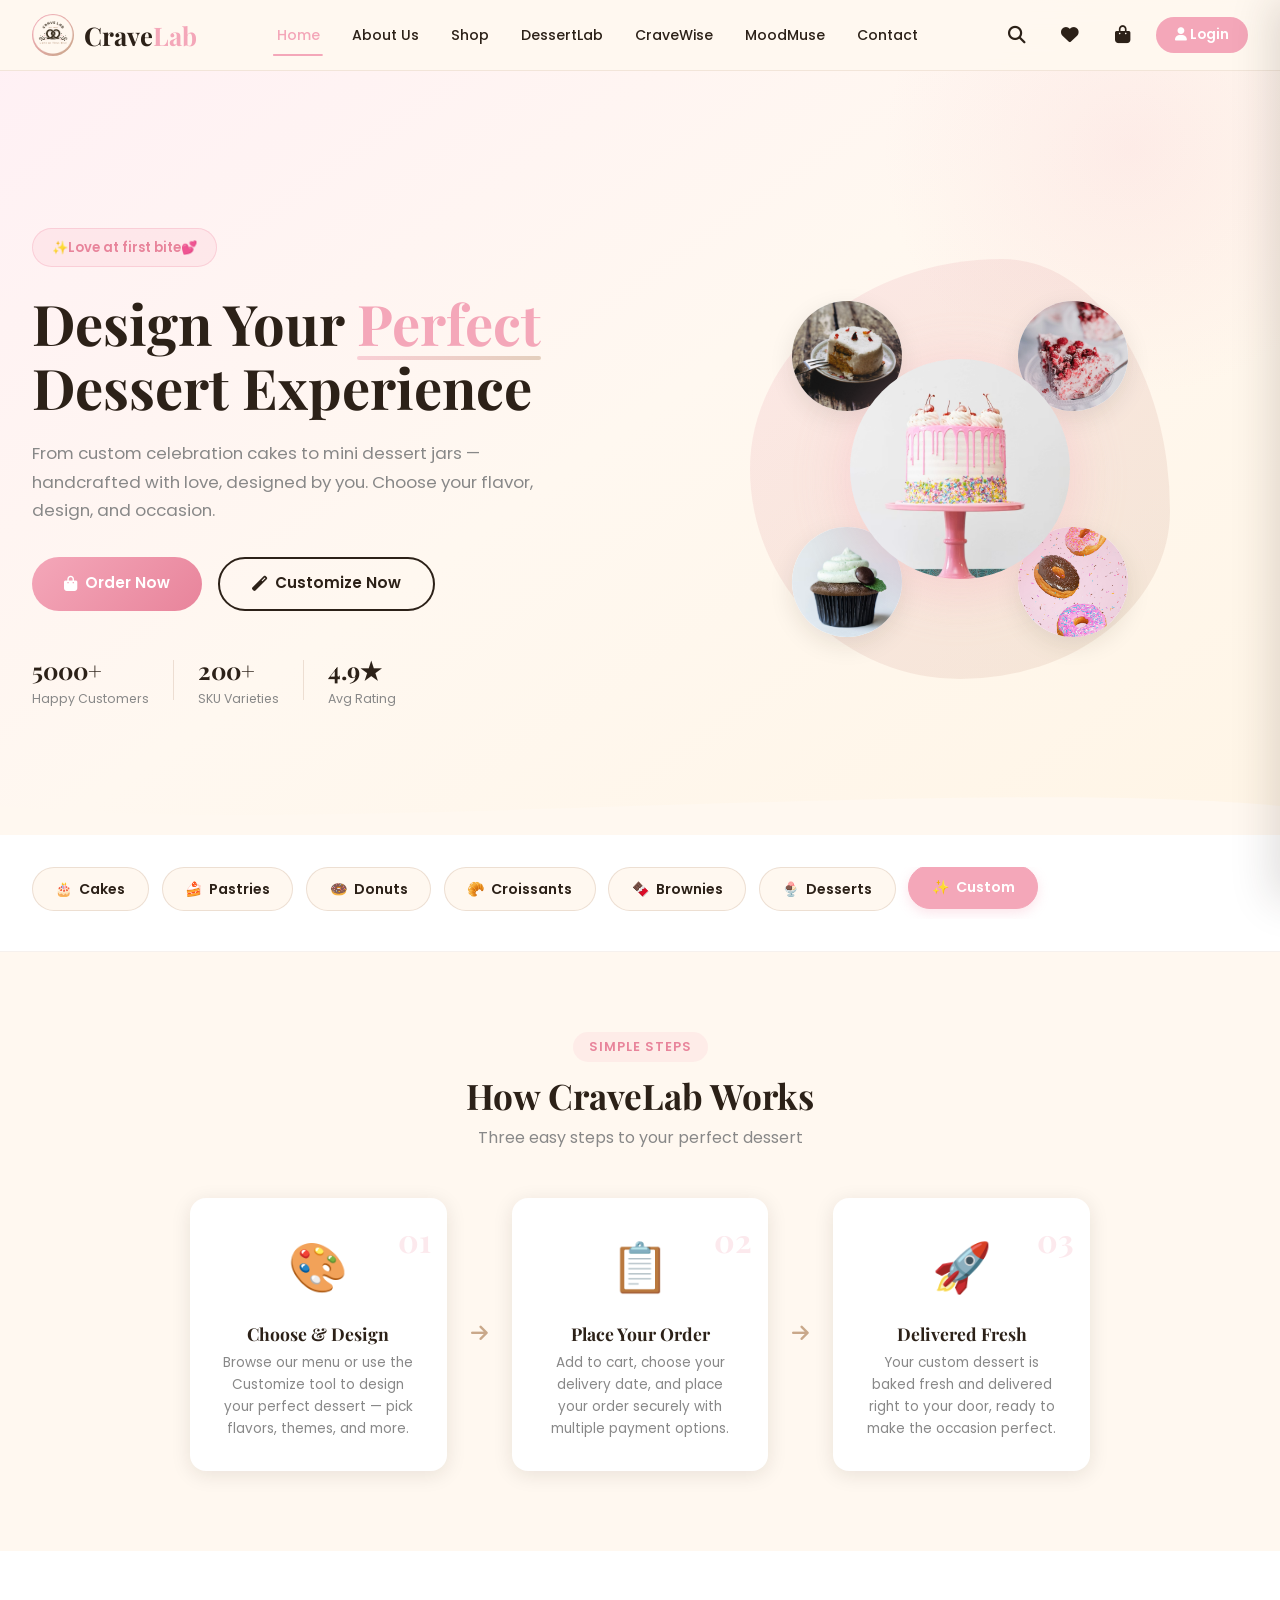
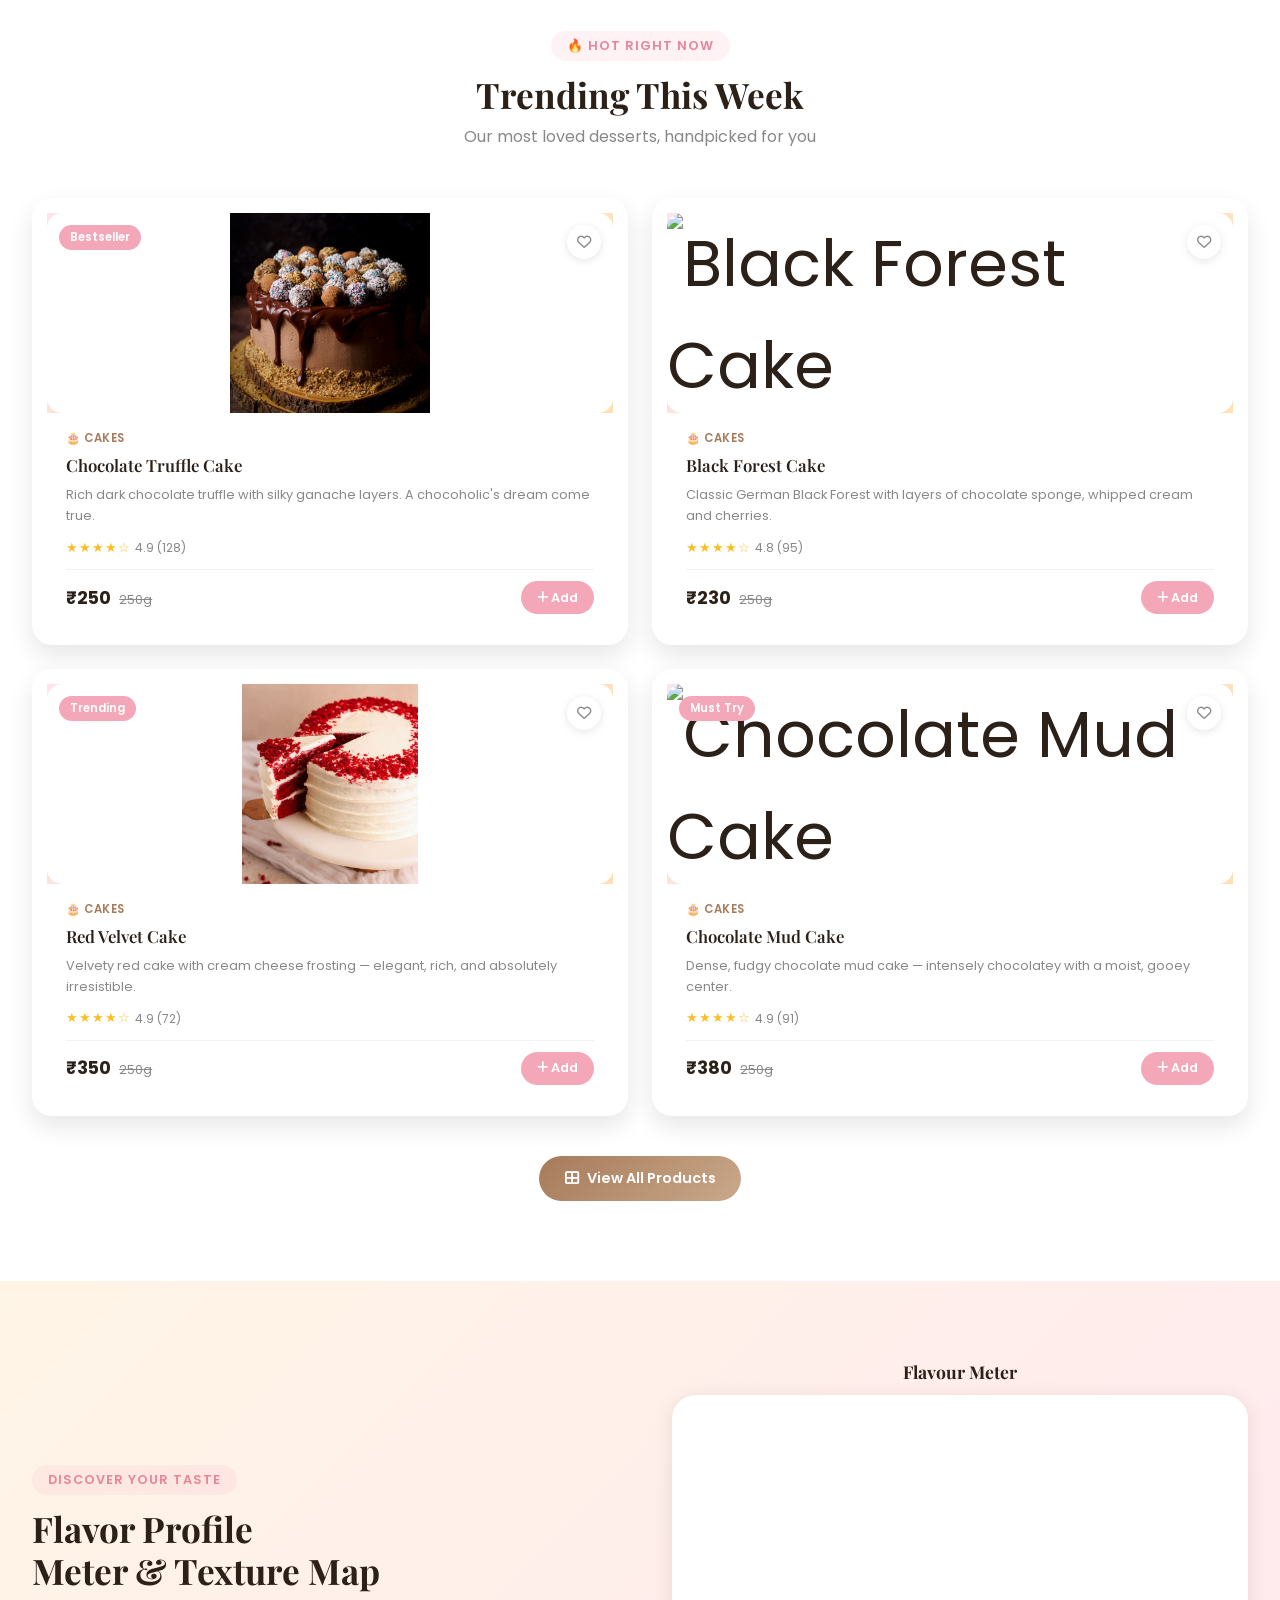
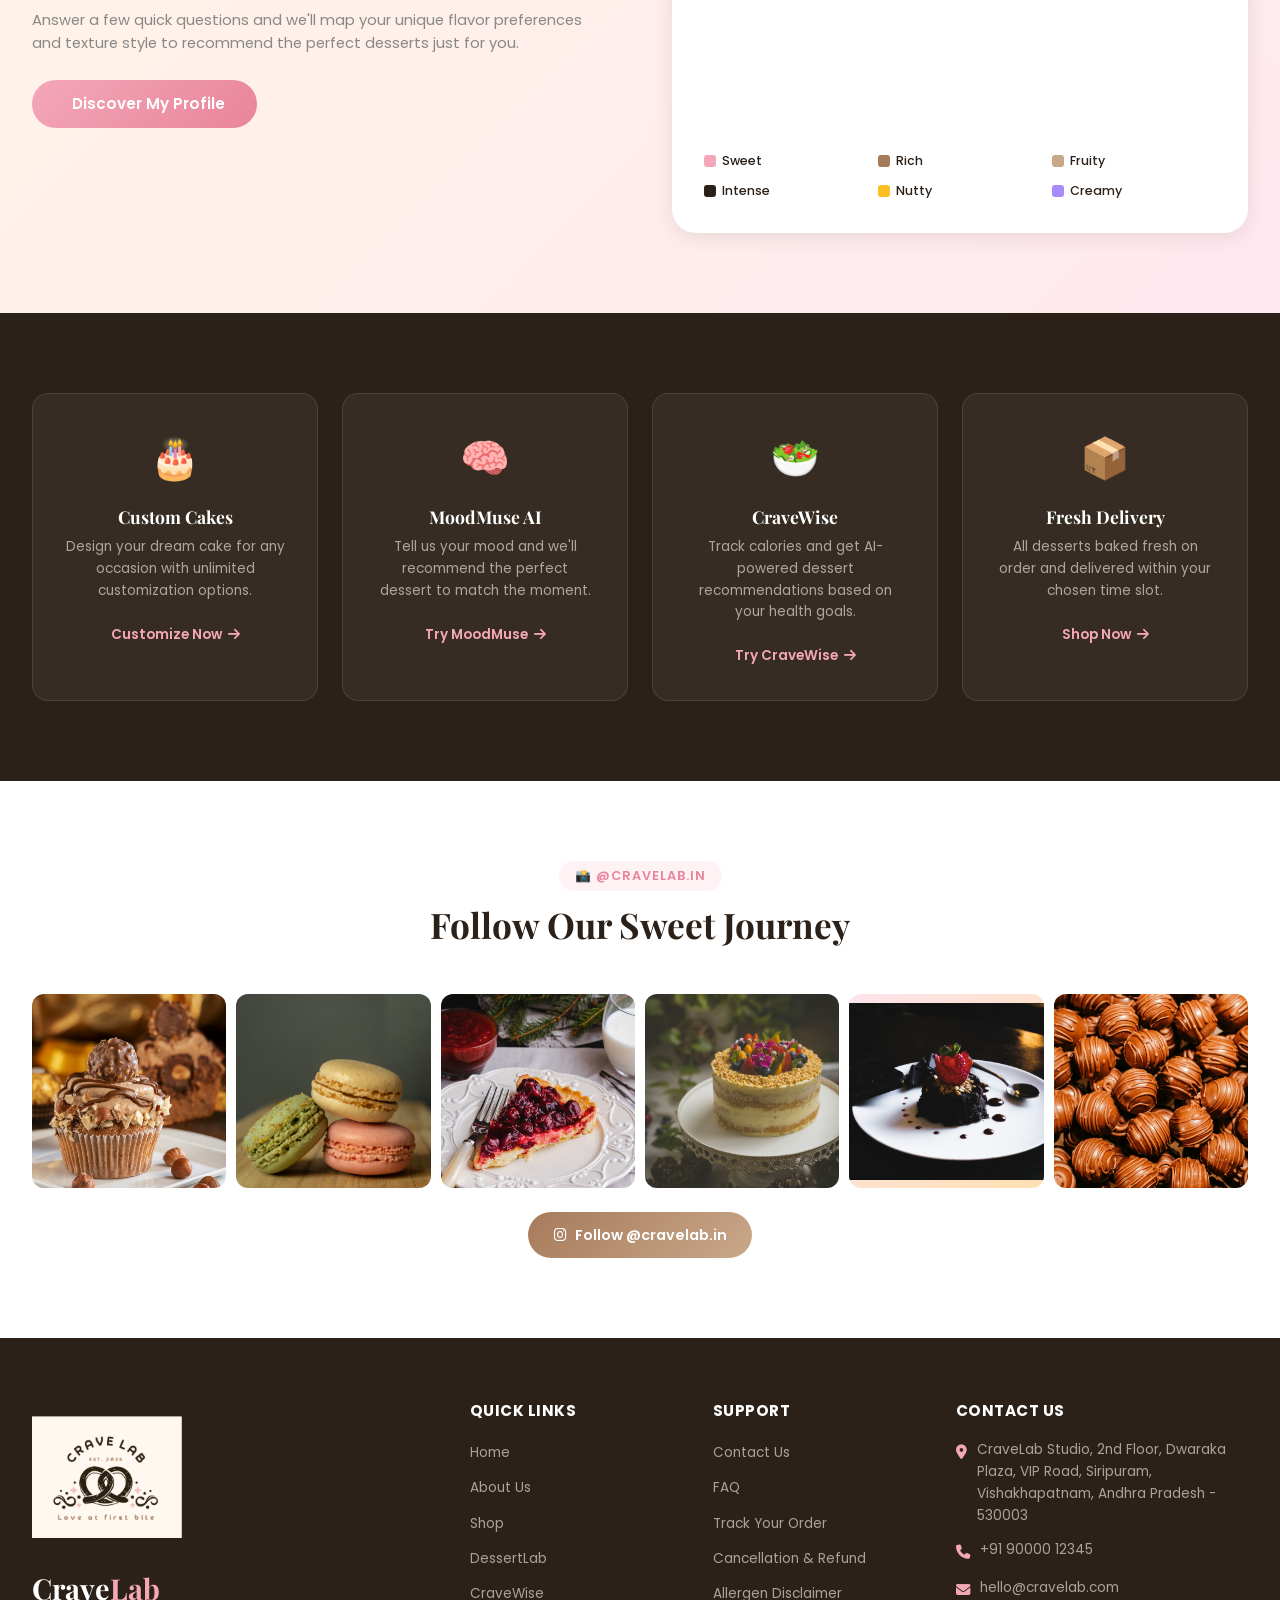
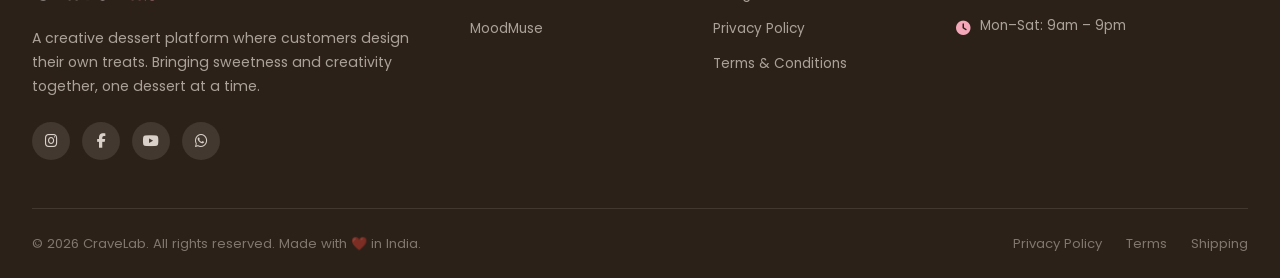
==== commit 6afa0a97: "Update index.html" ====
--- a/index.html
+++ b/index.html
@@ -48,7 +48,7 @@
   <div class="hero-container">
     <div class="hero-content">
       <div class="hero-badge animate-fadeInUp">
-        <span>✨ Dessert Customization Platform</span>
+        <span>✨Love at first bite💕</span>
       </div>
       <h1 class="hero-title animate-fadeInUp" style="animation-delay:0.1s">
         Design Your <span class="highlight">Perfect</span><br/>Dessert Experience
